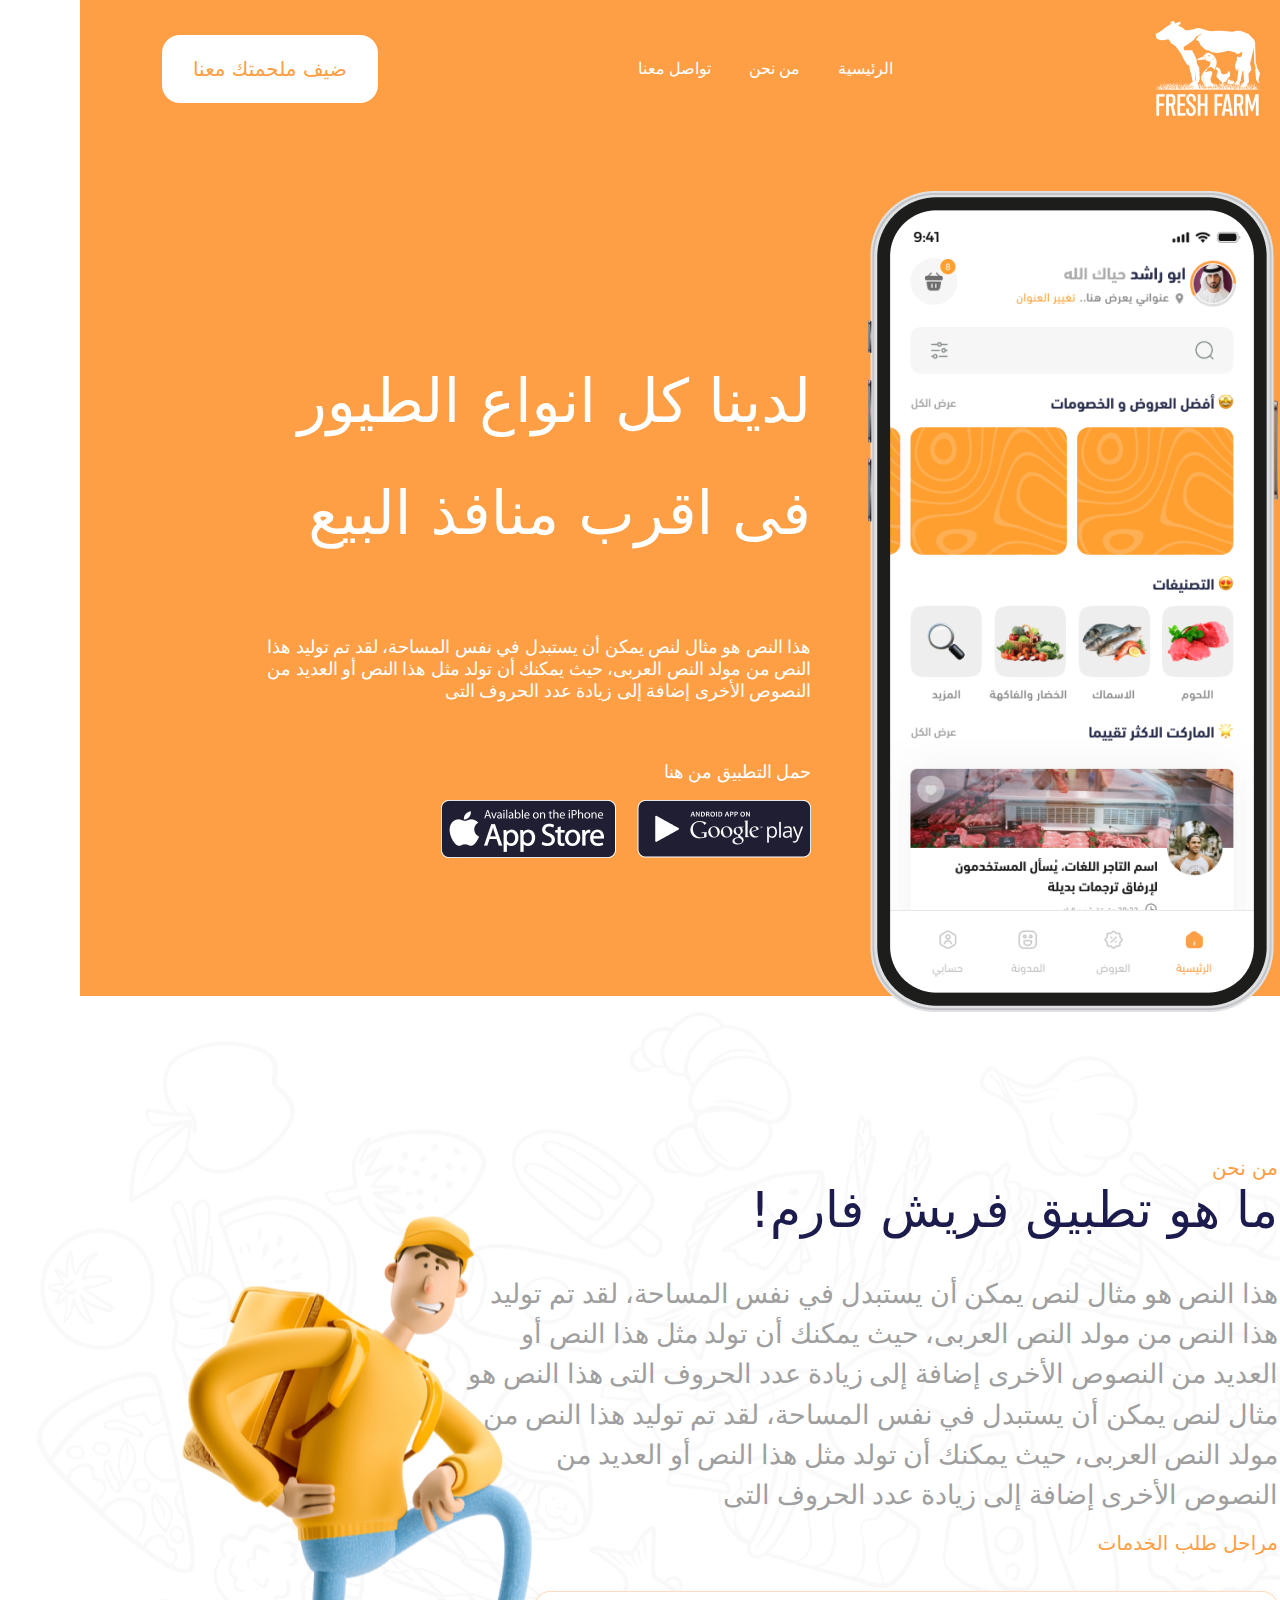
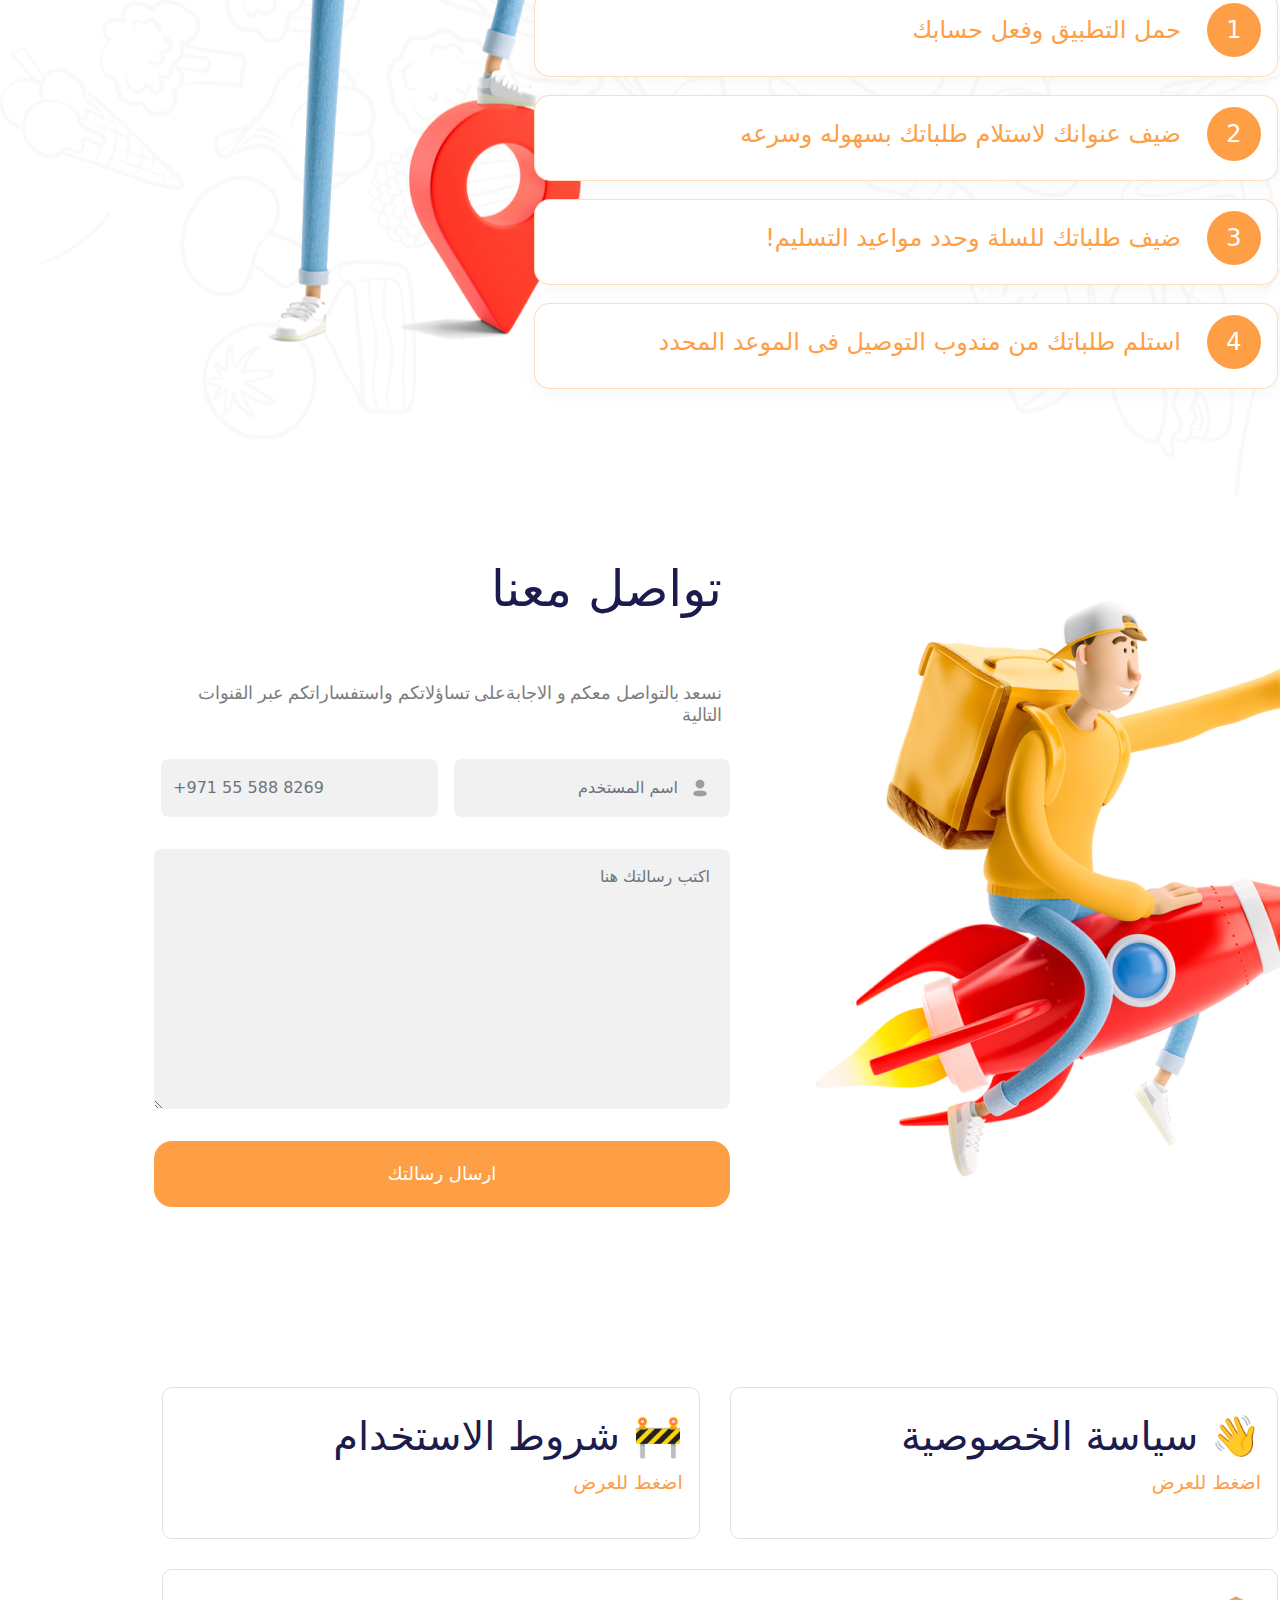
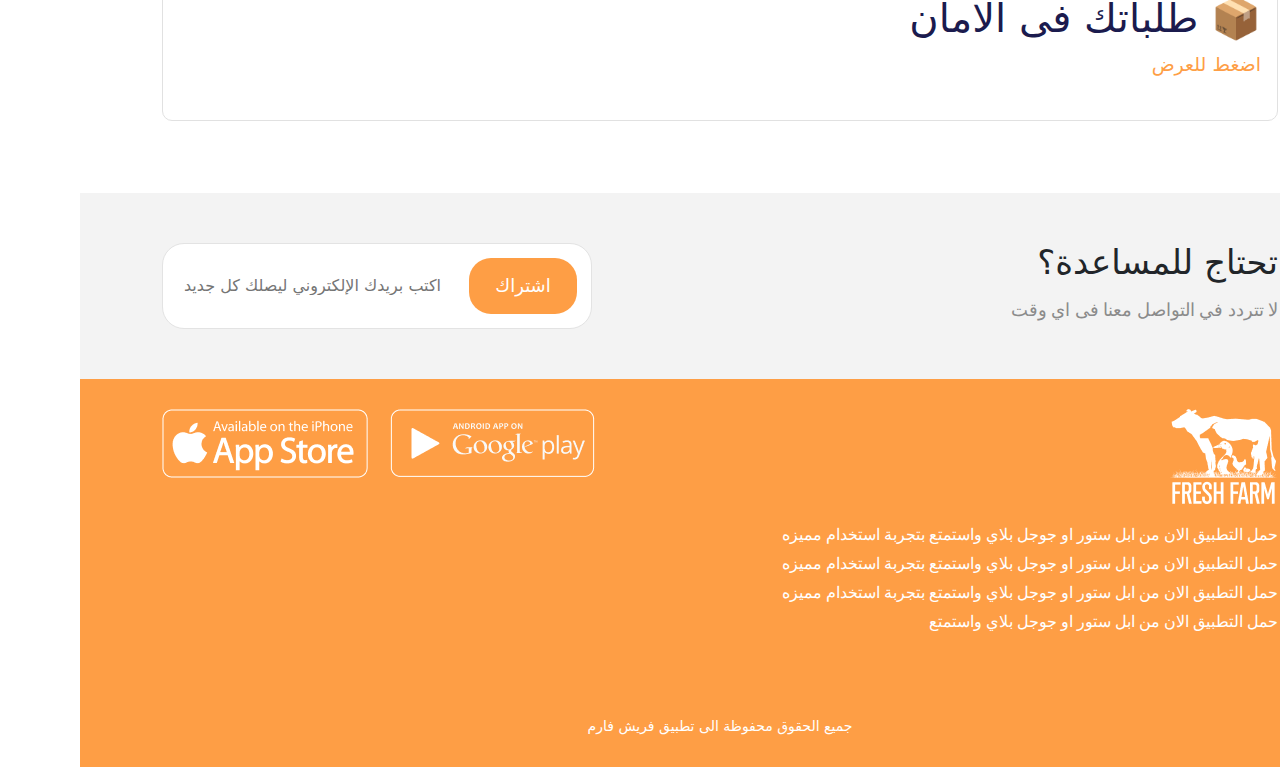
==== index.html @ 6ae11f35 "first commit" ====
<!DOCTYPE html>
<html lang="en" dir="rtl">
<head>
    <meta charset="UTF-8" />
    <meta http-equiv="X-UA-Compatible" content="IE=edge" />
    <meta name="viewport" content="width=device-width, initial-scale=1.0" />
    <meta
      name="description"
      content="Freshfarm, your fresh food delivered to your home."
    />
    <meta
      name="keywords"
      content="freshfarm,farm,fresh,food,butcher,ducks,meat"
    />
   

  <link rel="shortcut icon" href="./images/Frame.png" type="image/x-icon">
   
    <title>Fresh Farm</title>

    <link rel="stylesheet" href="css/bootstrap.css" />
    <link
    rel="stylesheet"
    href="https://cdnjs.cloudflare.com/ajax/libs/intl-tel-input/17.0.8/css/intlTelInput.css"
  />
  <script src="https://cdnjs.cloudflare.com/ajax/libs/intl-tel-input/17.0.8/js/intlTelInput.min.js"></script>
    <link
      rel="stylesheet"
      href="https://cdn.jsdelivr.net/npm/bootstrap@5.0.2/dist/css/bootstrap.rtl.min.css"
      integrity="sha384-gXt9imSW0VcJVHezoNQsP+TNrjYXoGcrqBZJpry9zJt8PCQjobwmhMGaDHTASo9N"
      crossorigin="anonymous"
    />
    <link
      rel="stylesheet"
      href="https://cdn.jsdelivr.net/npm/bootstrap-icons@1.9.1/font/bootstrap-icons.css"
      integrity="sha384-xeJqLiuOvjUBq3iGOjvSQSIlwrpqjSHXpduPd6rQpuiM3f5/ijby8pCsnbu5S81n"
      crossorigin="anonymous"
    />
    <link rel="stylesheet" href="./css/style.css" />
</head>
<body>
  <nav class="navbar navbar-expand-lg bg-body-tertiary">
    <div class="container">
      <a class="navbar-brand" href="#">
        <img src="./images/Frame.png" alt="logo">
      </a>
      <button
      class="navbar-toggler collapsed"
      type="button"
      data-bs-toggle="collapse"
      data-bs-target="#navbarSupportedContent"
      aria-controls="navbarSupportedContent"
      aria-expanded="false"
      aria-label="Toggle navigation"
    >
      <span class="toggler-icon top-bar"></span>
      <span class="toggler-icon middle-bar"></span>
      <span class="toggler-icon bottom-bar"></span>
    </button>
    
      <div class="collapse navbar-collapse" id="navbarSupportedContent">
        <ul class="navbar-nav me-auto mb-2 mb-lg-0">
          <li class="nav-item">
            <a class="nav-link active" aria-current="page" href="#">الرئيسية</a>
          </li>
          <li class="nav-item">
            <a class="nav-link" href="#we">من نحن</a>
          </li> 
          <li class="nav-item">
            <a class="nav-link" href="#contact">تواصل معنا</a>
          </li>  
    
         
        </ul>
       
        
          <button class="btn btn_nav" type="submit" data-bs-toggle="modal" data-bs-target="#staticBackdrop">ضيف ملحمتك معنا</button>
        
      </div>
    </div>
  </nav>
   <header >
    <div class="content container">
      <img src="./images/phone_app.png" class="phone_head" alt="phone_app">
      <div class="head_info">
        <h1>لدينا كل انواع الطيور فى اقرب منافذ البيع</h1>
        <p>هذا النص هو مثال لنص يمكن أن يستبدل في نفس المساحة، لقد تم توليد هذا النص من مولد النص العربى، حيث يمكنك أن تولد مثل هذا النص أو العديد من النصوص الأخرى إضافة إلى زيادة عدد الحروف التى </p>
      <div class="head_app">
        <p>حمل التطبيق من هنا</p>
        <div class="img_app">
          <a href=""><img src="./images/google_play.png" alt="google_play"></a>
       
          <a href="">   <img src="./images/app_store.png" alt="app_store"></a>
        </div>
      </div>
      </div>
    </div>

   </header>

<section class="about container" id="we">
  <img src="./images/backimg.png" class="backimg" alt="backimg">
 <img src="./images/man_fresh1.png" class="man_fresh1" alt="man_fresh1">
    <h2>من نحن</h2>
    <h3>  ما هو تطبيق فريش فارم! </h3>
    <p>هذا النص هو مثال لنص يمكن أن يستبدل في نفس المساحة، لقد تم توليد هذا النص من مولد النص العربى، حيث يمكنك أن تولد مثل هذا النص أو العديد من النصوص الأخرى إضافة إلى زيادة عدد الحروف التى هذا النص هو مثال لنص يمكن أن يستبدل في نفس المساحة، لقد تم توليد هذا النص من مولد النص العربى، حيث يمكنك أن تولد مثل هذا النص أو العديد من النصوص الأخرى إضافة إلى زيادة عدد الحروف التى </p>
    <h2>مراحل طلب الخدمات</h2>
    <div class="steps">
     
  <a href="#" class="step">
  <h4 class="num">1</h4>
  <h5>حمل التطبيق وفعل حسابك</h5>
  </a>
  <a href="#" class="step">
    <h4 class="num">2</h4>
    <h5> ضيف عنوانك لاستلام طلباتك بسهوله وسرعه</h5>
    </a>
    <a href="#" class="step">
      <h4 class="num">3</h4>
      <h5>ضيف طلباتك للسلة وحدد مواعيد التسليم!</h5>
      </a>
      <a href="#" class="step">
        <h4 class="num">4</h4>
        <h5>استلم طلباتك من مندوب التوصيل فى الموعد المحدد</h5>
        </a>
    </div>
  
  
</section>
<section class="contact container" id="contact">
  <img src="./images/man_fresh2.png" class="man_fresh2" alt="man_fresh2">
  <div class="content">
    <h2>تواصل معنا</h2>
    <p>نسعد بالتواصل معكم و الاجابةعلى تساؤلاتكم واستفساراتكم عبر القنوات التالية</p>
  <form action="" class="row g-3">
    <div class="col-md-6 profile">
      <img src="./images/Profile.png" alt="">
      <input type="text" placeholder="اسم المستخدم" class=" form-control user_name ">

    </div>
    <div class="col-md-6">
    
      <input id="phone" type="tel" name="phone" placeholder="+971 55 588 8269" class=" form-control user_name " />
    </div>
  
  <textarea  class="col-md-12 form-control"name="" id="" cols="30" rows="10" placeholder="اكتب رسالتك هنا"></textarea>
  <button class="col-md-12">ارسال رسالتك</button>
  </form>
  </div>
 
</section>
<section class="view container">
  <div class="part">
    <div class="title">
      <img src="" alt="">
      <h2>👋 سياسة الخصوصية </h2>
    </div>
    <a href="privacy.html">اضغط للعرض</a>
  </div>
  <div class="part">
    <div class="title">
      <img src="" alt="">
      <h2> 🚧 شروط الاستخدام</h2>
    </div>
    <a href="use.html">اضغط للعرض</a>
  </div>
 
  <div class="part">
    <div class="title">
      <img src="" alt="">
      <h2>📦 طلباتك فى الامان</h2>
    </div>
    <a href="safety.html">اضغط للعرض</a>
  </div>
</section>
<section class="help">
  <div class="contant container">
    <div class="tilte">
      <h2>تحتاج للمساعدة؟</h2>
      <p>لا تتردد في التواصل معنا فى اي وقت</p>
    </div>
    <div class="input_help">
      <button>اشتراك</button>
      <input type="email" placeholder="اكتب بريدك الإلكتروني ليصلك كل جديد">
      
    </div>
    
    
  

  </div>

</section>



<footer>
  <div class="container">
<div class="part1">
  <a href="#"><img src="./images/Frame.png" alt="logo"></a>
  <p>حمل التطبيق الان من ابل ستور او جوجل بلاي واستمتع بتجربة استخدام مميزه حمل التطبيق الان من ابل ستور او جوجل بلاي واستمتع بتجربة استخدام مميزه حمل التطبيق الان من ابل ستور او جوجل بلاي واستمتع بتجربة استخدام مميزه حمل التطبيق الان من ابل ستور او جوجل بلاي واستمتع </p>
</div>
<div class="part2">
  <a href=""><img src="./images/google_play2.png" alt="google_play2"></a>
 
  <a href=""> <img src="./images/app_store2.png" alt="app_store2"></a>
</div>

  </div>
  <div class="copy">
    <h3>جميع الحقوق محفوظة الى تطبيق فريش فارم</h3>
  </div>
</footer>

<!-- Modal -->
<div class="modal fade" id="staticBackdrop" data-bs-backdrop="static" data-bs-keyboard="false" tabindex="-1" aria-labelledby="staticBackdropLabel" aria-hidden="true">
  <div class="modal-dialog modal-dialog-centered modal-dialog-scrollable">
    <div class="modal-content">
      <div class="modal-header">
      
        <button type="button"  class="close" data-bs-dismiss="modal" aria-label="Close"> <img src="./images/Close Square.png" alt=""></button>
      </div>
      <div class="modal-body">
        <div class="content">
          <h2> ضيف ملحمتك معنا</h2>
          <p>شارك معانا النجاح فى اضافة منتجاتك وتقديم طلباتك من خلال تطبيقنا </p>
        <form action="" class="row g-3">
          <div class="col-md-6 profile">
            <img src="./images/Profile.png" alt="">
            <input type="text" placeholder="اسم الملحمة " class=" form-control user_name ">
      
          </div>
          <div class="col-md-6">
          
            <input id="phone"  type="tel" name="phone" placeholder="رقم هاتفك" class=" form-control user_name pp " />
          </div>
        
        <textarea  class="col-md-12 form-control"name="" id="" cols="30" rows="10" placeholder="تفاصيل الملحمة و بيانات التواصل "></textarea>
        <button class="col-md-12 send">تسجيل</button>
        </form>
        </div>
      </div>
    
    </div>
  </div>
</div>


<script>
     const phoneInputField = document.querySelector("#phone");
     const phoneInputField2 = document.querySelector(".pp");
    
      
  
      function getIp(callback) {
 fetch('https://ipinfo.io/41.47.128.120?token=6f23784d8e0441', { headers: { 'Accept': 'application/json' }})
   .then((resp) => resp.json())
   .catch(() => {
     return {
       country: 'eg',
     };
   })
   .then((resp) => callback(resp.country));
  }
  const phoneInput2 = window.intlTelInput(phoneInputField2, {
 initialCountry: "auto",
 geoIpLookup: getIp,
 utilsScript:
   "https://cdnjs.cloudflare.com/ajax/libs/intl-tel-input/17.0.8/js/utils.js",
});
  const phoneInput = window.intlTelInput(phoneInputField, {
 initialCountry: "auto",
 geoIpLookup: getIp,
 utilsScript:
   "https://cdnjs.cloudflare.com/ajax/libs/intl-tel-input/17.0.8/js/utils.js",
});
</script>
    <script src="js/popper.min.js"></script>
    <script src="js/jquery-3.6.1.min.js"></script>
    <script src="js/bootstrap.js"></script>
</body>
</html>
---- css/style.css ----
* {
    padding: 0;
    margin: 0;
    box-sizing: border-box;
}

@font-face {
    font-family: TS Safaa;
    src: url(/webfonts/TSSafaa-Regular.otf);
}

@font-face {
    font-family: TS Safaa2;
    src: url(/webfonts/TSSafaa-Light.otf);
}

@font-face {
    font-family: TS Safaa3;
    src: url(/webfonts/TSSafaa-Medium.otf);
}

body {
   
    position: relative;
    overflow-x: clip;
}

html[dir="rtl"] p {
    font-family: Ts Safaa2;
}

html::-webkit-scrollbar {
    width: 8px;
}

html::-webkit-scrollbar-thumb {
    background-color: #282828;
    border-radius: 30px;
}

html::-webkit-scrollbar-track {
    background-color: #f5d77d;
}

p {
    margin: 0;
}

ul {
    list-style: none;
    margin: 0;
}

a {
    text-decoration: none;
    color: black;
}

a:hover {
    text-decoration: none;
    color: black;
}

.bg-light {
    background-color: transparent;
}

i#nav_bar {
    transform: scale(1.5);
}

/*start navbar*/
/* Remove border from toggler */
.navbar {
  background-color: #FE9E45;
    padding-top: 1rem;
  }
  .navbar-toggler {
    border: 0 !important;
  }
  
  .navbar-toggler:focus,
  .navbar-toggler:active,
  .navbar-toggler-icon:focus {
    outline: none !important;
    box-shadow: none !important;
    border: 0 !important;
  }
  a.nav-link {
    display: flex;
    gap: 12px;
    background: transparent;
    border: none;
  }
  /* Lines of the Toggler */
  .toggler-icon{
    width: 30px;
    height: 3px;
    background-color: #ffffff;;
    display: block;
    transition: all 0.2s;
  }
  
  /* Adds Space between the lines */
  .middle-bar{
    margin: 5px auto;
  }
  
  /* State when navbar is opened (START) */
  .navbar-toggler .top-bar {
    transform: rotate(45deg);
    transform-origin: 10% 10%;
  }
  
  .navbar-toggler .middle-bar {
    opacity: 0;
    filter: alpha(opacity=0);
  }
  
  .navbar-toggler .bottom-bar {
    transform: rotate(-45deg);
    transform-origin: 10% 90%;
  }
  /* State when navbar is opened (END) */
  
  /* State when navbar is collapsed (START) */
  .navbar-toggler.collapsed .top-bar {
    transform: rotate(0);
  }
  
  .navbar-toggler.collapsed .middle-bar {
    opacity: 1;
    filter: alpha(opacity=100);
  }
  
  .navbar-toggler.collapsed .bottom-bar {
    transform: rotate(0);
  }
  /* State when navbar is collapsed (END) */
  
  /* Color of Toggler when collapsed */
  .navbar-toggler.collapsed .toggler-icon {
    background-color: #ffffff;
  }
  .navbar-collapse {
    flex-grow: 0.5; 
    justify-content: space-between;
  }
  
  .navbar-nav{
    margin: 0 !important;
    gap: 22px;
  }
 
  .navbar-brand{
    font-weight: 700;
  font-size: 16px;
  line-height: 21px;
  color: var(--main_color);
  }
  .navbar-nav .nav-link{
    font-weight: 500;
  font-size: 16px;
  line-height: 21px;
  /* identical to box height */
  
  font-family: 'DM Sans2';
  color: white;
  }
  .btn_nav {
    display: flex;
    justify-content: center;
    align-items: center;
    background: #FFFFFF;
    border-radius: 18px;
    font-size: 20px;
    line-height: 120%;
    text-align: right;
    color: #FE9E45;
    height: 68px;
 
    padding: 0px 30px;
    transition: 0.3s;
}
.btn_nav:hover{
    background-color: #FE9E45;
    color: white;
    border: 1px solid white;
    transform: scale(0.95);
}
  @media (min-width: 992px){
  .navbar-expand-lg {
      flex-wrap: nowrap;
      justify-content: space-between; 
  }
  
  }
  @media (max-width: 992px){
    .btn_nav{
        margin: 0px auto 40px;


    }
    .navbar-collapse {
        background-color: #fe9e45;
        border-radius: 10px;
        border: 2px solid white;
    }
    .navbar-nav {
      align-items: center;
      padding: 20px;
  }
    }
    @media (min-width: 1440px){
 
    }
  /*end navbar*/
  /*head*/
  header{
    position: relative;
  }
  header .content{
    padding-top: 62px;
color: white;
display: flex;
gap: 56px;
align-items: center;

  }
  header::before {
    position: absolute;
    content: "";
    width: 100%;
    height: calc(100% - 16px);
    top: 0;
    left: 0;
    background-color: #fe9e45;
    z-index: -2;
}
  header img{
max-width: 100%;
  }
  header .head_info{
display: flex;
flex-direction: column;
align-items: flex-start;
justify-content: flex-start;
gap: 60px;
  }
  header .head_info h1 {
    font-size: 60px;
    line-height: 112px;
    max-width: 594px;
}
  header .head_info p{
    font-size: 18px;
    line-height: 120%;
    max-width: 570px;
  }
  header .head_info .head_app{
    
  }
  header .head_info .head_app p{
   
  }
  header .head_info .head_app .img_app{
    display: flex;
    gap: 20px;
margin-top: 16px;
  }
  header .head_info .head_app .img_app img{
    max-width: 100%;
  }
  @media (max-width: 992px){
    header::before{
        height: 106%;
    }
.phone_head{
    display: none;
}
header .head_info .head_app .img_app img {
    max-width: 94%;
}
  }
  /*about*/
  .about{
    position: relative;
margin-top: 144px;
margin-bottom: 170px;
  }
  .man_fresh1{
    position: absolute;
    top: 50%;
  
    transform: translateY(-50%);
    z-index: -1;
  }
  html[dir=rtl] .man_fresh1{
    left: 0;
  }
  html[dir=ltr] .man_fresh1{
    right:  0;
    transform: translateY(-50%) rotateY(180deg);
  }
  .backimg {
    position: absolute;
    width: 1440px;
    height: calc(100% + 320px);
    z-index: -2;
    top: -144px;
    left: 50%;
    transform: translateX(-50%);
}
  .about  h2{
    font-size: 20px;
line-height: 120%;
margin-bottom: 0;
color: #FE9E45;
  } 
  .about  h3{
    font-size: 50px;
line-height: 120%;
color: #1B1B4E;
margin-bottom: 34px;
  }
  .about  p{
    font-size: 27px;
line-height: 149%;
color: #9F9F9F;
margin-bottom: 16px;
max-width: 820px;
  }
  .about  .steps{
     display: flex;
     flex-direction: column;
     gap: 18px;
     margin-top: 36px;
  }
  .about  .steps a{
     max-width: 744px;
     width: 100%;
     background: #FFFFFF;
     border: 1px solid rgba(254, 158, 69, 0.36);
     box-shadow: 0px 4px 11px 6px rgba(0, 0, 0, 0.02);
     border-radius: 16px;
    height: 86px;
display: flex;
gap: 26px;
align-items: center;
padding: 0px 16px;
  }
  .about .steps a h4 {
    min-width: 54px;
    height: 54px;
    border-radius: 50%;
    background-color: #FE9E45;
    display: flex;
    align-items: center;
    justify-content: center;
    color: white;
    font-size: 24px;
}
  .about  .steps a h5{
    font-size: 24px;
    line-height: 120%;
    color: #FE9E45;
    
  }
  .about img{
    
  }
  @media (max-width: 1200px){
    .man_fresh1 {
       
    
        opacity: 0.3;
    }
  }
  @media (max-width: 530px){
    .about .steps a h5 {
        font-size: 16px;
      
    }
    .about h2 {
        font-size: 18px;
       
    }
    .about p {
        font-size: 20px;
      
        margin-bottom: 10px;
       
    }
    .about .steps a h4 {
        min-width: 30px; 
    height: 30px;
    border-radius: 50%;
    font-size: 16px;
    }
    .about h3 {
        font-size: 36px;
       
        margin-bottom: 26px;
    }
    
    header .head_info h1 {
        font-size: 44px;
        line-height: 89px;
      
    }
    header .head_info {
       
        gap: 26px;
    }
  }
 
  /*contact*/
  
.contact{
margin-bottom: 180px;
position: relative;

}
.man_fresh2 {
    position: absolute;
    top: 50%;
    transform: translateY(-50%);
    right: -120px;
    z-index: -1;
    animation: 3s linear 1s infinite alternate slidein;
}
 @keyframes slidein {
    0% {
       right: -70px;

    }
    100% {
        right: -122px;

    }
}  
.contact .content {
    max-width: 560px;
    margin-right: auto;
}
.contact .content h2,.modal  .content h2{
    font-size: 50px;
line-height: 120%;
color: #1B1B4E;
margin-bottom: 64px;
}
.contact .content p , .modal .content p {
    font-size: 18px;
line-height: 120%;
color: #7D7D7D;
margin-bottom: 32px;
}
.contact .content form  , .modal  .content form{
    gap: 16px;
}
.contact .content form input  , .modal  .content form input{
    background: #F1F1F1;
    border-radius: 8px;
    border: navajowhite;
    height: 58px;
}

.contact .content form textarea , .modal   .content form textarea{
    height: 260px;
    background: #F1F1F1;
    border-radius: 8px;
    border: none;
    padding: 16px 20px;
    outline: none;
}
.contact .content form button , .send{
    display: flex;
    align-items: center;
    justify-content: center;
    width: 100%;
    background: #FE9E45;
border-radius: 18px;
height: 66px;
color: white;
font-size: 18px;
line-height: 120%;
border: none;
}
@media (min-width: 768px){
    .col-md-6 {
      padding: 0;
        width: 48%;
    }
}
@media (max-width: 992px){
    .man_fresh2 {
    
        opacity: 0.4;
    }
}
/*help*/
.help{
    background: #F3F3F3;
    padding: 50px 0px;
    margin-top: 72px;
    
}
.help .contant{
    display: flex;
    justify-content: space-between;
    align-items: center;
    flex-wrap: wrap;
    gap: 30px;
}
.help h2{
    font-size: 34px;
    line-height: 22px;
    margin-bottom: 26px;
}
.help p{
    font-size: 18px;
    line-height: 22px;
    color: #8B8B8B;
}
.help .input_help{
    background: #FFFFFF;
    border: 1px solid #E3E3E3;
    border-radius: 22px;
    min-height: 84px;
    max-width: 430px;
    width: 100%;
    padding: 14px;
    display: flex;
    align-items: center;
    justify-content: center;
    gap: 28px;
}
.help .input_help input{
    width: 100%;
    direction: inherit;
    flex-grow: 1;
    border: none;
    outline: none;
}

.help .input_help button{
    min-Width:108px;

Height:56px;
display: flex;
    align-items: center;
    justify-content: center;
    color: white;
    font-size: 18px;
line-height: 22px;
border: none;
background: #FE9E45;
border-radius: 22px;
}
@media (max-width: 768px){
    .help .contant{
        display: flex;
        justify-content:center;
        align-items: center;
        flex-wrap: wrap;
        gap: 30px;
    }
    .help h2 {
        font-size: 28px;
       
        margin-bottom: 22px;
    }
}
/*footer*/
footer {
    background: #FE9E45;
    padding-top: 30px;
    padding-bottom: 30px;
}
footer .container{
    display: flex;
    align-items: flex-start;
    justify-content: space-between;
    gap: 30px;
    flex-wrap: wrap;
    margin-bottom: 80px;
}
footer .container .part1{

}
footer .container .part1 img{

}
footer .container .part1 p{
    font-size: 16px;
    line-height: 29px;
    color: #FFFFFF;
    max-width: 530px;
    margin-top: 16px;
}
footer .container .part2 {
    display: flex;
    gap: 22px;
}
footer .container .part2 img{
    max-width: 100%;
}
 .copy h3{
    font-size: 14px;
line-height: 21px;
color: #FFFFFF;
text-align: center;
margin: 0;
}
@media (max-width: 768px){
    footer .container .part2 img{
        max-width: 90%;
    } 
}
[type=email], [type=number], [type=tel], [type=url] {
    direction:ltr;
   
}
.iti__country-list {
   
    text-align: inherit;
   
    max-width: 100%;
    
    font-size: 14px;
}

[type=number]::placeholder{
    text-align: end;
}
.iti__flag-container{
    right: 0 !important;
}
.iti__arrow{
    width: 20px;
    height: 20px;
    border: none;
    background-image: url('../images/arrow.png');
    background-repeat: no-repeat;
    background-position: center;
}
.iti  input{
    padding: 0px  50px !important;
    text-align: end;
}
.iti {
   
    width: 100%;
}
.profile{
    position: relative;
}
.profile img {
    position: absolute;
   
    top: 50%;
    transform: translateY(-50%);
}
html[dir=rtl] .profile img  {
    right: 20px;
}
html[dir=ltr] .profile img  {
    left: 20px;
}
html[dir=rtl] .contact form input[type="text"] ,.modal .content input[type="text"]{
    padding-right: 52px;
}
html[dir=ltr] .contact form input[type="text"] ,.modal .content input[type="text"]{
    padding-left: 52px;
}
/*modal*/
.modal {
  padding: 0px   20px;
}
.modal.show .modal-dialog {
 max-width: 780px;
}
.modal .close{
    background-color: transparent;
    border: none;
    border-radius: 30px;
}
.modal .send {

}
.modal-header{
    border: none;
}

.modal .content {
  text-align: center;
}
.modal-body{
  padding: 0px 86px 80px;
}
@media (max-width: 660px){
  .modal-body {
    padding: 0px 19px 40px;
}
 .modal .content h2 {
  font-size: 36px;
  line-height: 46%;
  
  margin-bottom: 40px;
}
 .modal .content p {
  font-size: 16px;
 
}
.modal {
  padding: 0px 4px;
}
}
/*view*/
.view {
  display: flex;
  align-items: center;
  justify-content: space-between;
  flex-wrap: wrap;
  gap: 30px;
}
.view .part {
  flex-grow: 1;
  min-width: 366px;
  min-height: 152px;
  padding: 0px 16px;
  background: #FFFFFF;
  border: 1px solid #E1E1E1;
  border-radius: 10px;
  transition: 0.1s;
}
.view .part .title{
  
}
.view .part .title img{
  
}
.view .part .title h2{
  font-size: 40px;
line-height: 120%;
color: #1B1B4E;
}
.view .part a{
  font-size: 19px;
line-height: 149%;
color: #FE9E45;
}
.view .part:hover{
  outline: 3px solid #FE9E45;
}
.rulse_copy {
  padding:  18px 0px;
  background-color: #fe9e45;
}
/*rulse*/
.rulse{
  background: #FE9E45;
  padding-top: 40px;
  color: white;
  padding-bottom: 120px;
}
.rulse h2{
  font-size: 50px;
line-height: 120%;
margin-bottom: 30px;
}
.rulse p{
  font-size: 27px;
line-height: 149%;

}
.rulse_view {
  min-height: 330px;
  padding: 30px 18px;
}
.open_view{
  outline: 3px solid #FE9E45;
}
@media (max-width: 768px){
  .view .part .title h2 {
    font-size: 30px;
   
}
.view .part a {
  font-size: 18px;
 
}
  .rulse h2 {
    font-size: 32px;
   
    margin-bottom: 18px;
}
.rulse p {
  font-size: 20px;
  line-height: 149%;
}
}
@media (max-width: 450px){
  .view .part{
   
    min-height: 110px;
      min-width: 100%;
}
.view .part .title h2 {
  font-size: 20px;
}
}
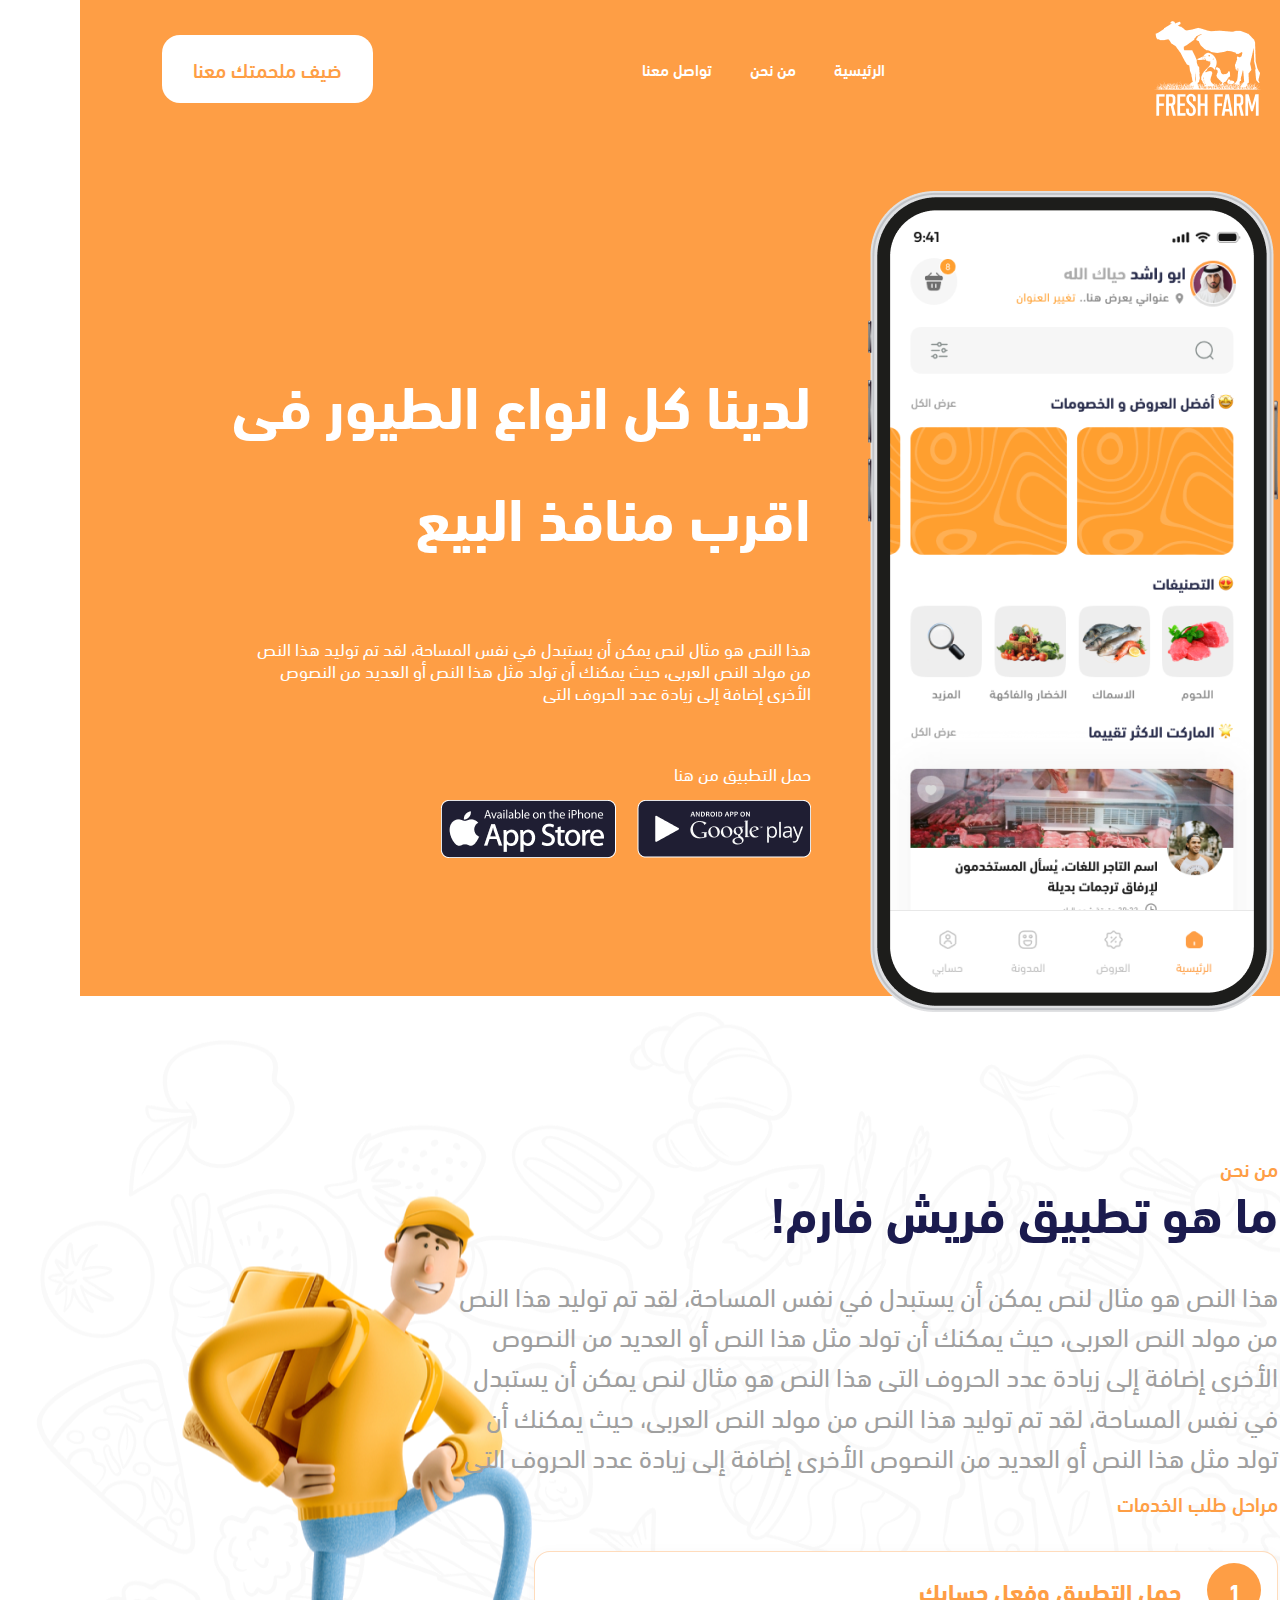
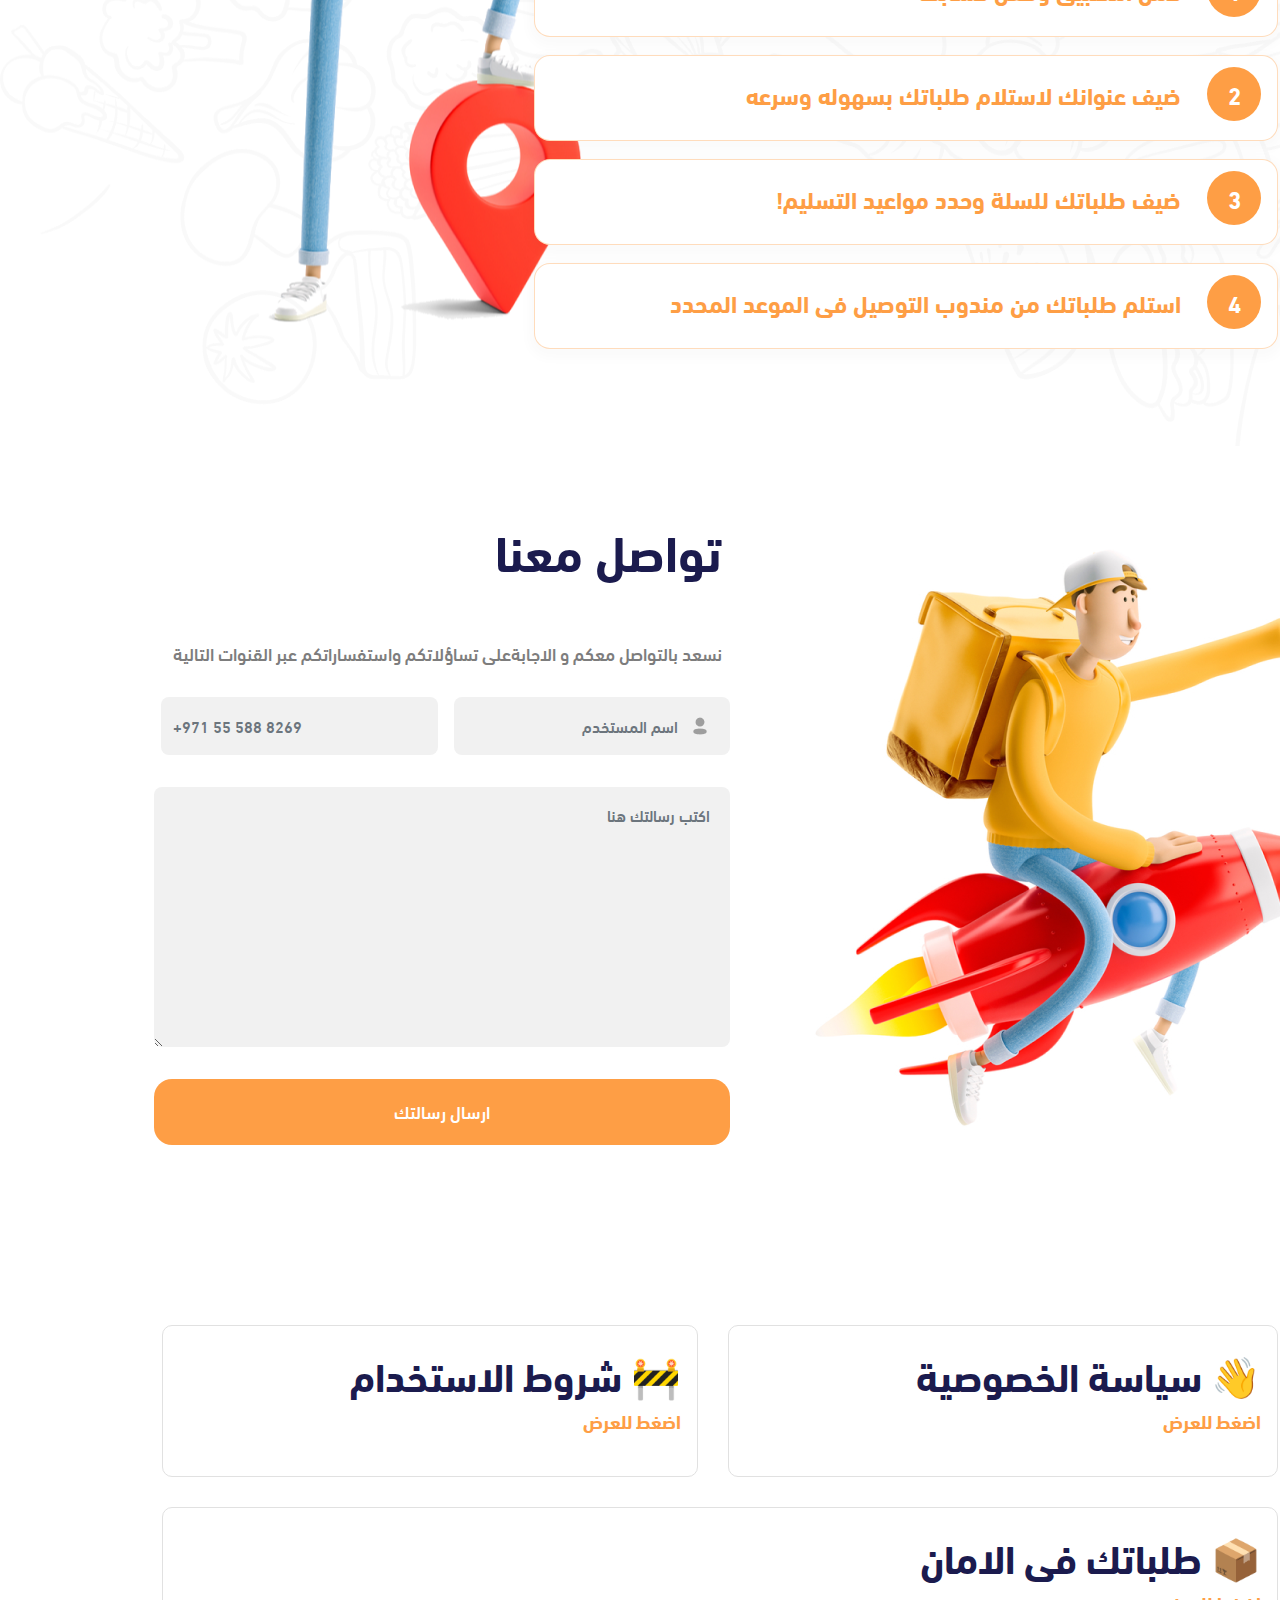
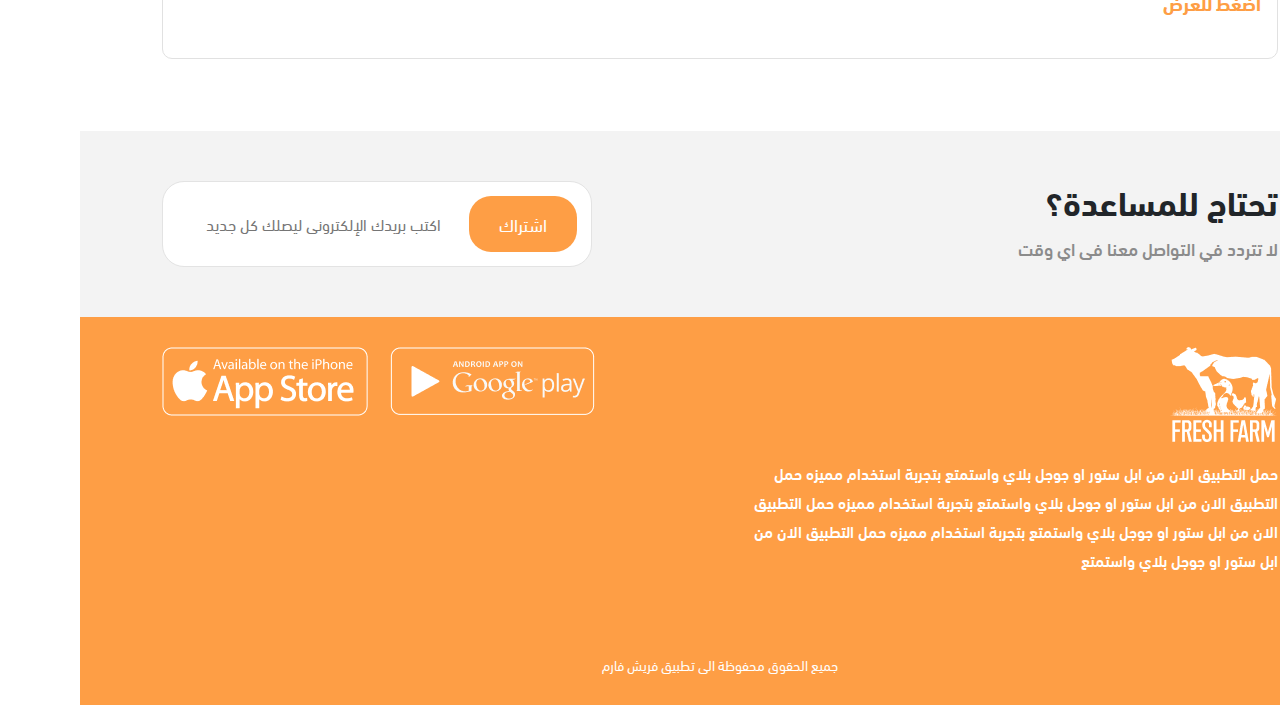
==== commit 84dbb5f0: "href" ====
--- a/index.html
+++ b/index.html
@@ -61,7 +61,7 @@
       <div class="collapse navbar-collapse" id="navbarSupportedContent">
         <ul class="navbar-nav me-auto mb-2 mb-lg-0">
           <li class="nav-item">
-            <a class="nav-link active" aria-current="page" href="#">الرئيسية</a>
+            <a class="nav-link active" aria-current="page" href="index.html">الرئيسية</a>
           </li>
           <li class="nav-item">
             <a class="nav-link" href="#we">من نحن</a>
--- a/css/style.css
+++ b/css/style.css
@@ -2,21 +2,25 @@
     padding: 0;
     margin: 0;
     box-sizing: border-box;
+    font-family:  DIN;
 }
 
 @font-face {
-    font-family: TS Safaa;
-    src: url(/webfonts/TSSafaa-Regular.otf);
+    font-family: DINb;
+    src: url('../fonts/DIN-Next-LT-Arabic-Bold.ttf');
 }
 
 @font-face {
-    font-family: TS Safaa2;
-    src: url(/webfonts/TSSafaa-Light.otf);
+  font-family: DIN;
+    src: url('../fonts/DINNextLTArabic-Medium-2.ttf');
 }
 
 @font-face {
-    font-family: TS Safaa3;
-    src: url(/webfonts/TSSafaa-Medium.otf);
+  font-family: DINr;
+  src: url('../fonts/DINNextLTArabic-Regular-2.ttf');
+}
+h1 ,h2,h3{
+  font-family: DINb;
 }
 
 body {
@@ -25,8 +29,8 @@
     overflow-x: clip;
 }
 
-html[dir="rtl"] p {
-    font-family: Ts Safaa2;
+ p {
+    font-family: DINr ;
 }
 
 html::-webkit-scrollbar {
@@ -164,7 +168,7 @@
   line-height: 21px;
   /* identical to box height */
   
-  font-family: 'DM Sans2';
+  font-family: DIN;
   color: white;
   }
   .btn_nav {
@@ -316,6 +320,7 @@
 line-height: 120%;
 margin-bottom: 0;
 color: #FE9E45;
+font-family: DIN;
   } 
   .about  h3{
     font-size: 50px;
@@ -359,12 +364,13 @@
     justify-content: center;
     color: white;
     font-size: 24px;
+    font-family: 'DINb';
 }
   .about  .steps a h5{
     font-size: 24px;
     line-height: 120%;
     color: #FE9E45;
-    
+    font-family: 'DINb';
   }
   .about img{
     
@@ -454,6 +460,7 @@
 line-height: 120%;
 color: #7D7D7D;
 margin-bottom: 32px;
+font-family: 'DIN';
 }
 .contact .content form  , .modal  .content form{
     gap: 16px;
@@ -521,6 +528,7 @@
     font-size: 18px;
     line-height: 22px;
     color: #8B8B8B;
+    font-family: 'DIN';
 }
 .help .input_help{
     background: #FFFFFF;
@@ -541,11 +549,13 @@
     flex-grow: 1;
     border: none;
     outline: none;
+    font-family: 'DINr';
+
 }
 
 .help .input_help button{
     min-Width:108px;
-
+    font-family: 'DINr';
 Height:56px;
 display: flex;
     align-items: center;
@@ -592,6 +602,7 @@
 
 }
 footer .container .part1 p{
+  font-family: 'DIN';
     font-size: 16px;
     line-height: 29px;
     color: #FFFFFF;
@@ -611,6 +622,7 @@
 color: #FFFFFF;
 text-align: center;
 margin: 0;
+font-family: 'DINr';
 }
 @media (max-width: 768px){
     footer .container .part2 img{
@@ -749,6 +761,7 @@
   font-size: 19px;
 line-height: 149%;
 color: #FE9E45;
+font-family: DINb;
 }
 .view .part:hover{
   outline: 3px solid #FE9E45;
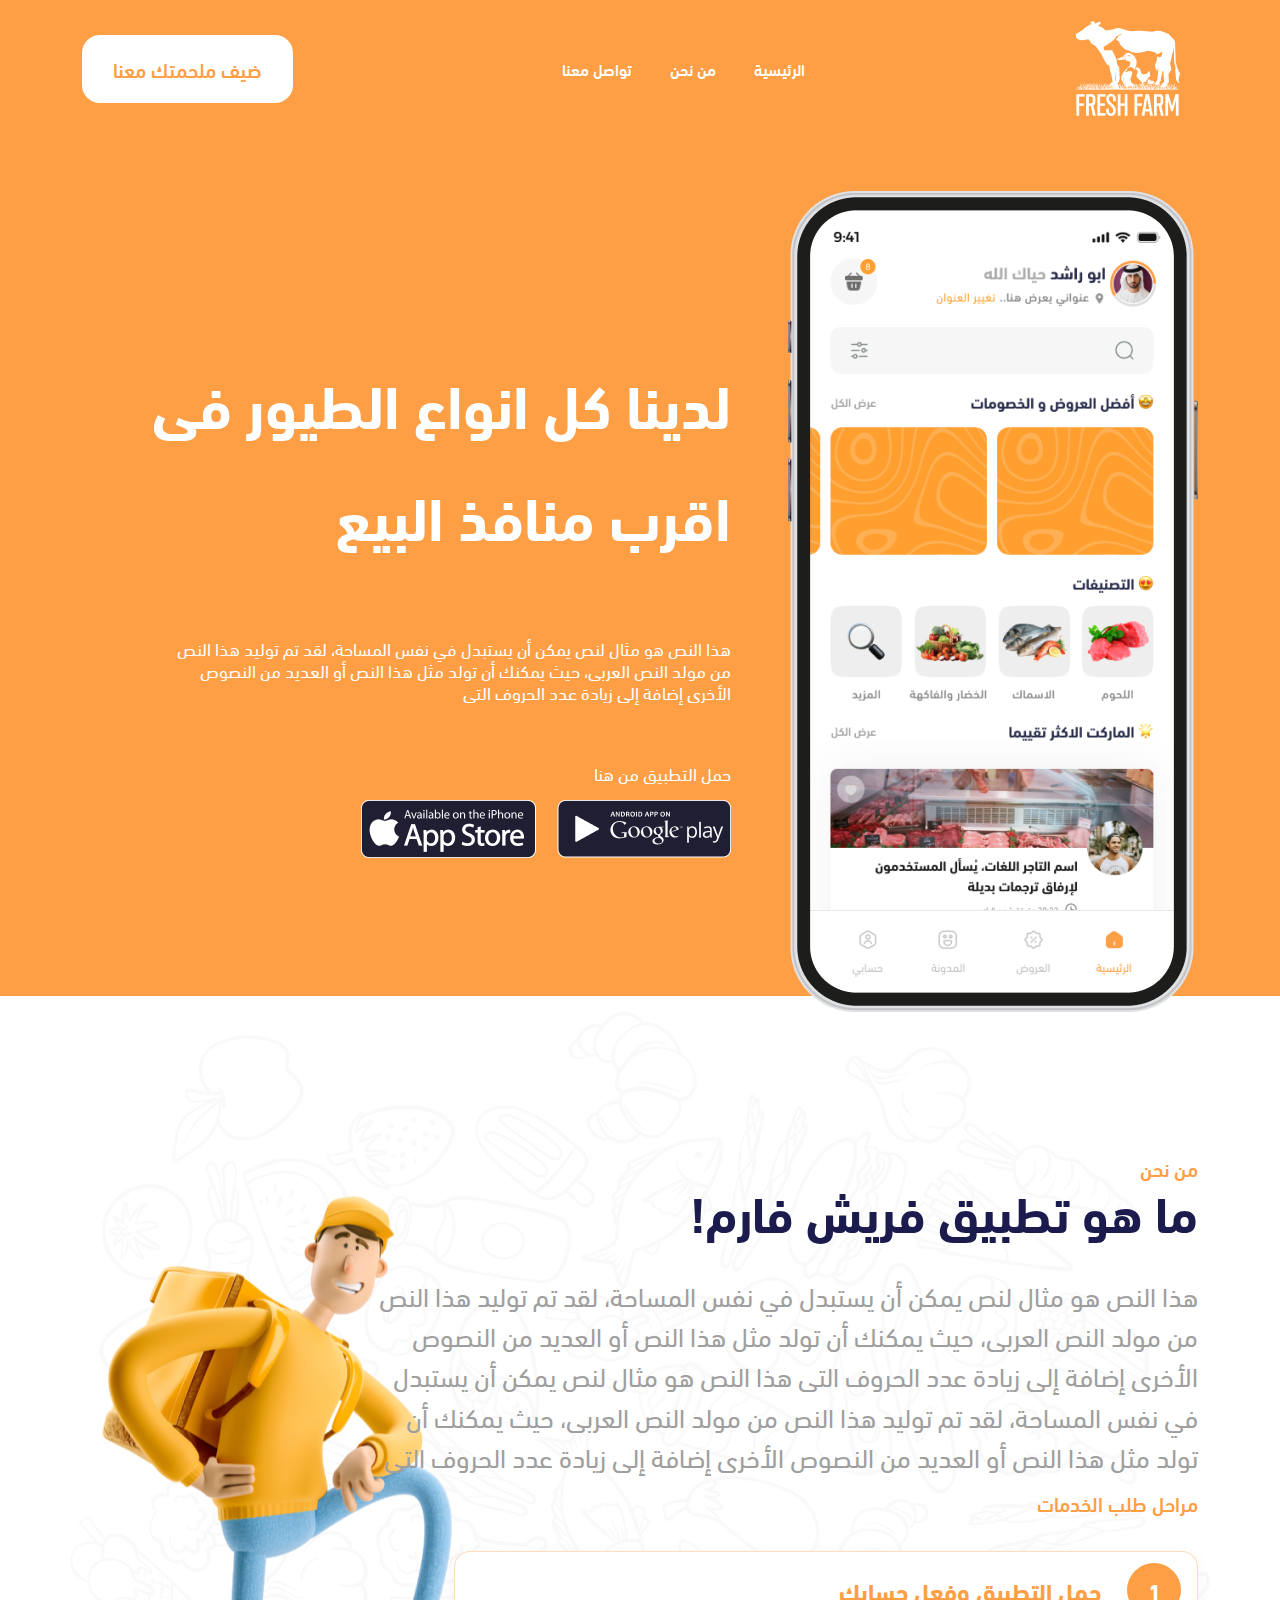
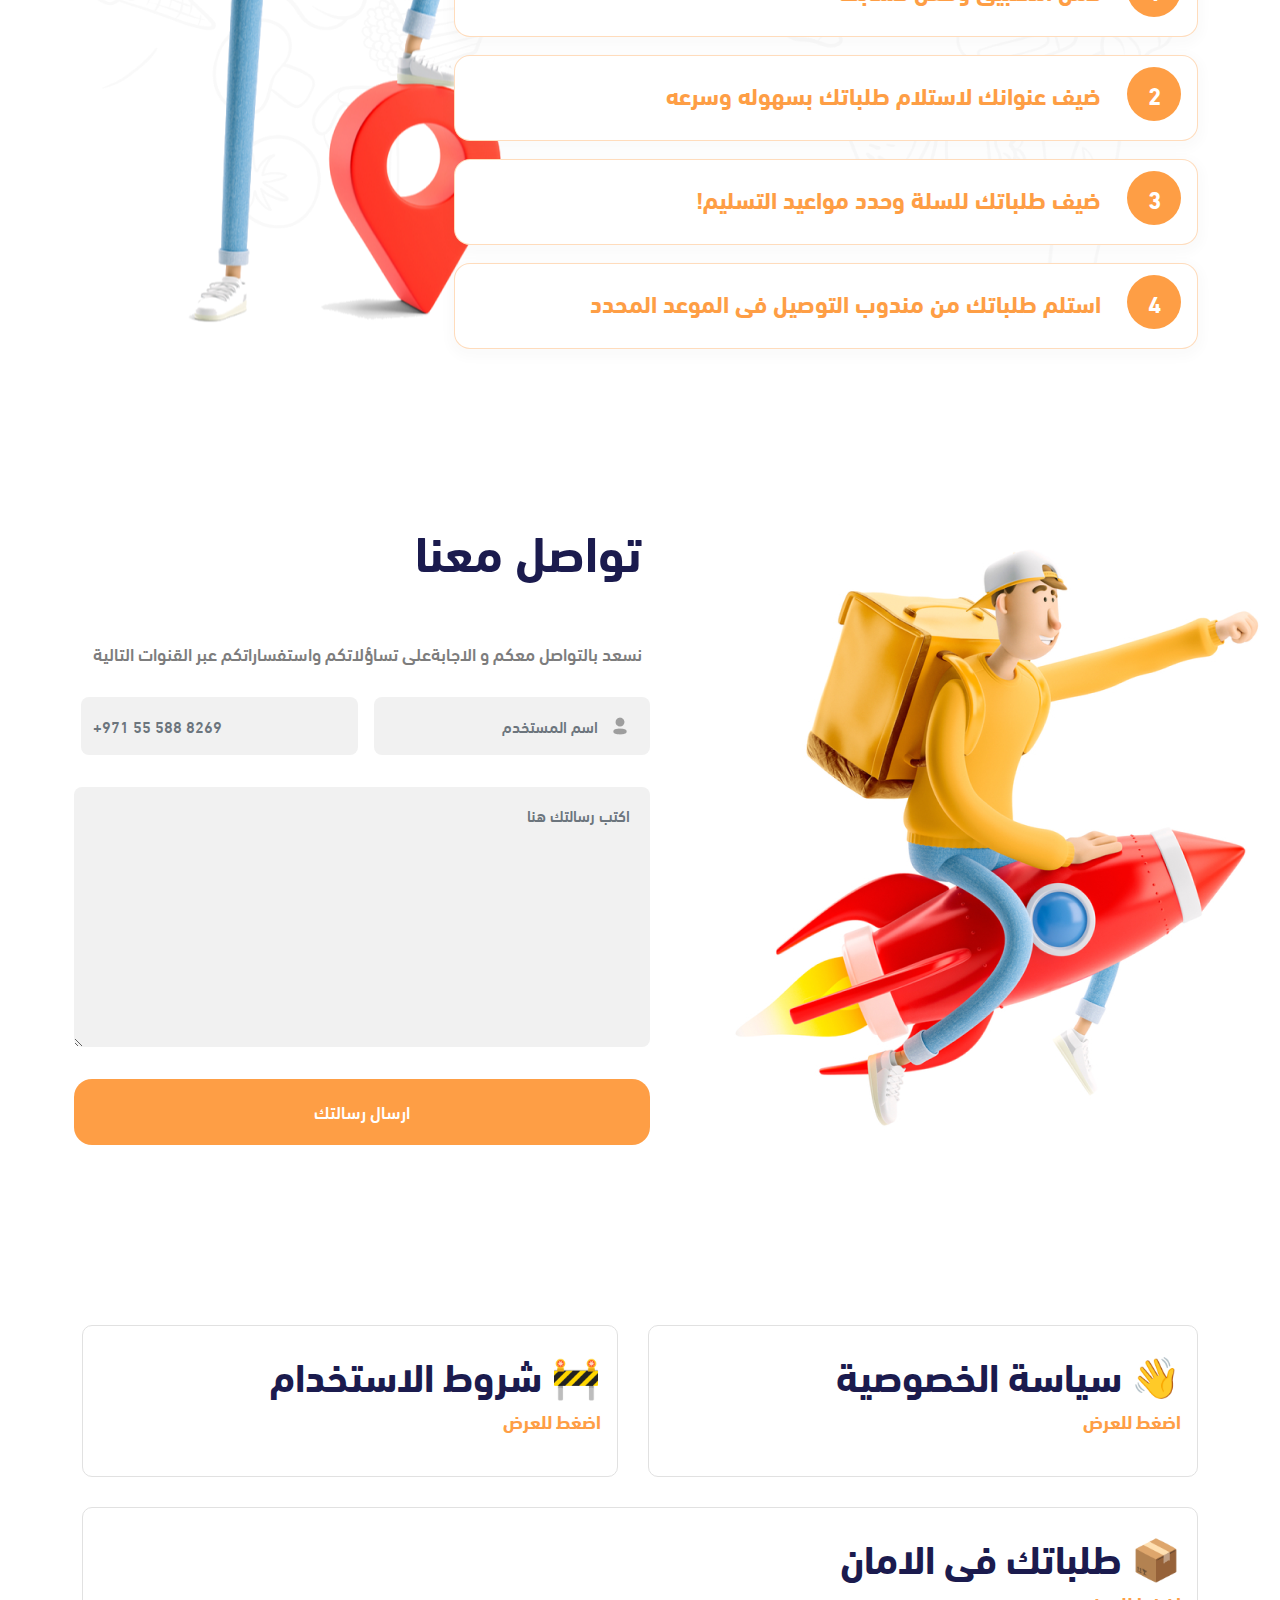
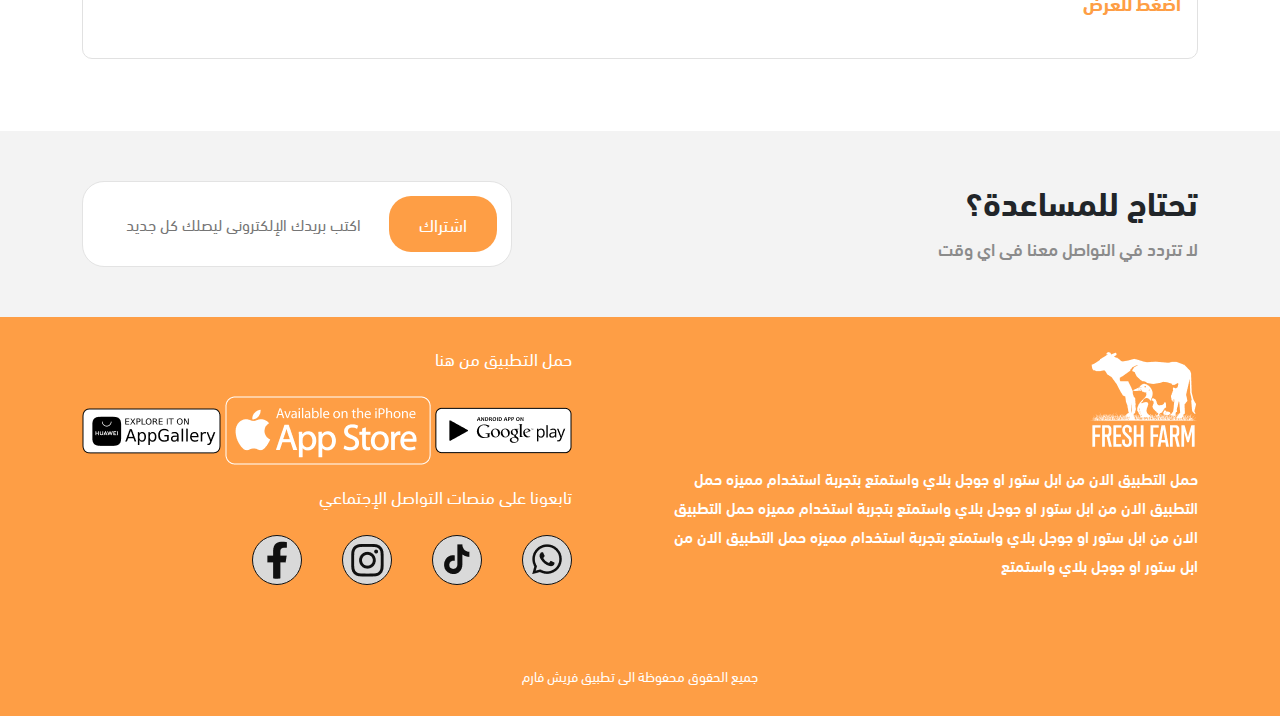
==== commit 69114a75: "edit ibrahem" ====
--- a/index.html
+++ b/index.html
@@ -201,9 +201,19 @@
   <p>حمل التطبيق الان من ابل ستور او جوجل بلاي واستمتع بتجربة استخدام مميزه حمل التطبيق الان من ابل ستور او جوجل بلاي واستمتع بتجربة استخدام مميزه حمل التطبيق الان من ابل ستور او جوجل بلاي واستمتع بتجربة استخدام مميزه حمل التطبيق الان من ابل ستور او جوجل بلاي واستمتع </p>
 </div>
 <div class="part2">
-  <a href=""><img src="./images/google_play2.png" alt="google_play2"></a>
+  <h2>حمل التطبيق من هنا</h2>
+  <div class="apps"><a href=""><img src="./images/google_play2.webp" alt="google_play2"></a>
  
-  <a href=""> <img src="./images/app_store2.png" alt="app_store2"></a>
+    <a href=""> <img src="./images/app_store2.png" alt="app_store2"></a>
+    <a href=""> <img src="./images/huawei.webp" alt="huawei"></a>
+  </div>
+  <h3>تابعونا على منصات التواصل الإجتماعي</h3>
+  <div class="links">
+    <a href=""><img src="./images/whatsapp.webp" alt="whatsapp"></a>
+    <a href=""><img src="./images/tiktok.webp" alt="tiktok"></a>
+    <a href=""><img src="./images/insta.webp" alt="insta"></a>
+    <a href=""><img src="./images/facebook.webp" alt="facebook"></a>
+  </div>
 </div>
 
   </div>
--- a/css/style.css
+++ b/css/style.css
@@ -308,8 +308,7 @@
   }
   .backimg {
     position: absolute;
-    width: 1440px;
-    height: calc(100% + 320px);
+    max-width: 100%;
     z-index: -2;
     top: -144px;
     left: 50%;
@@ -432,6 +431,7 @@
     top: 50%;
     transform: translateY(-50%);
     right: -120px;
+    max-width: 100%;
     z-index: -1;
     animation: 3s linear 1s infinite alternate slidein;
 }
@@ -589,7 +589,7 @@
 }
 footer .container{
     display: flex;
-    align-items: flex-start;
+    align-items:center;
     justify-content: space-between;
     gap: 30px;
     flex-wrap: wrap;
@@ -611,10 +611,39 @@
 }
 footer .container .part2 {
     display: flex;
-    gap: 22px;
+    gap: 20px;
+    flex-direction: column;
+    color: #FFFFFF;
+
+}
+footer .container .part2 h2,footer .container .part2 h3{
+  font-size: 18px;
+line-height: 120%;
+
+font-family: DINr;
 }
 footer .container .part2 img{
     max-width: 100%;
+}
+footer .container .part2 .links{
+display: flex;
+align-items: center;
+gap: 40px;
+flex-wrap: wrap;
+}
+footer .container .part2 .links a{
+  background: #D9D9D9;
+border: 1px solid #101010;
+width: 50px;
+height: 50px;
+border-radius: 50%;
+display: flex;
+align-items: center;
+justify-content: center;
+
+}
+footer .container .part2 .links a img{
+  
 }
  .copy h3{
     font-size: 14px;
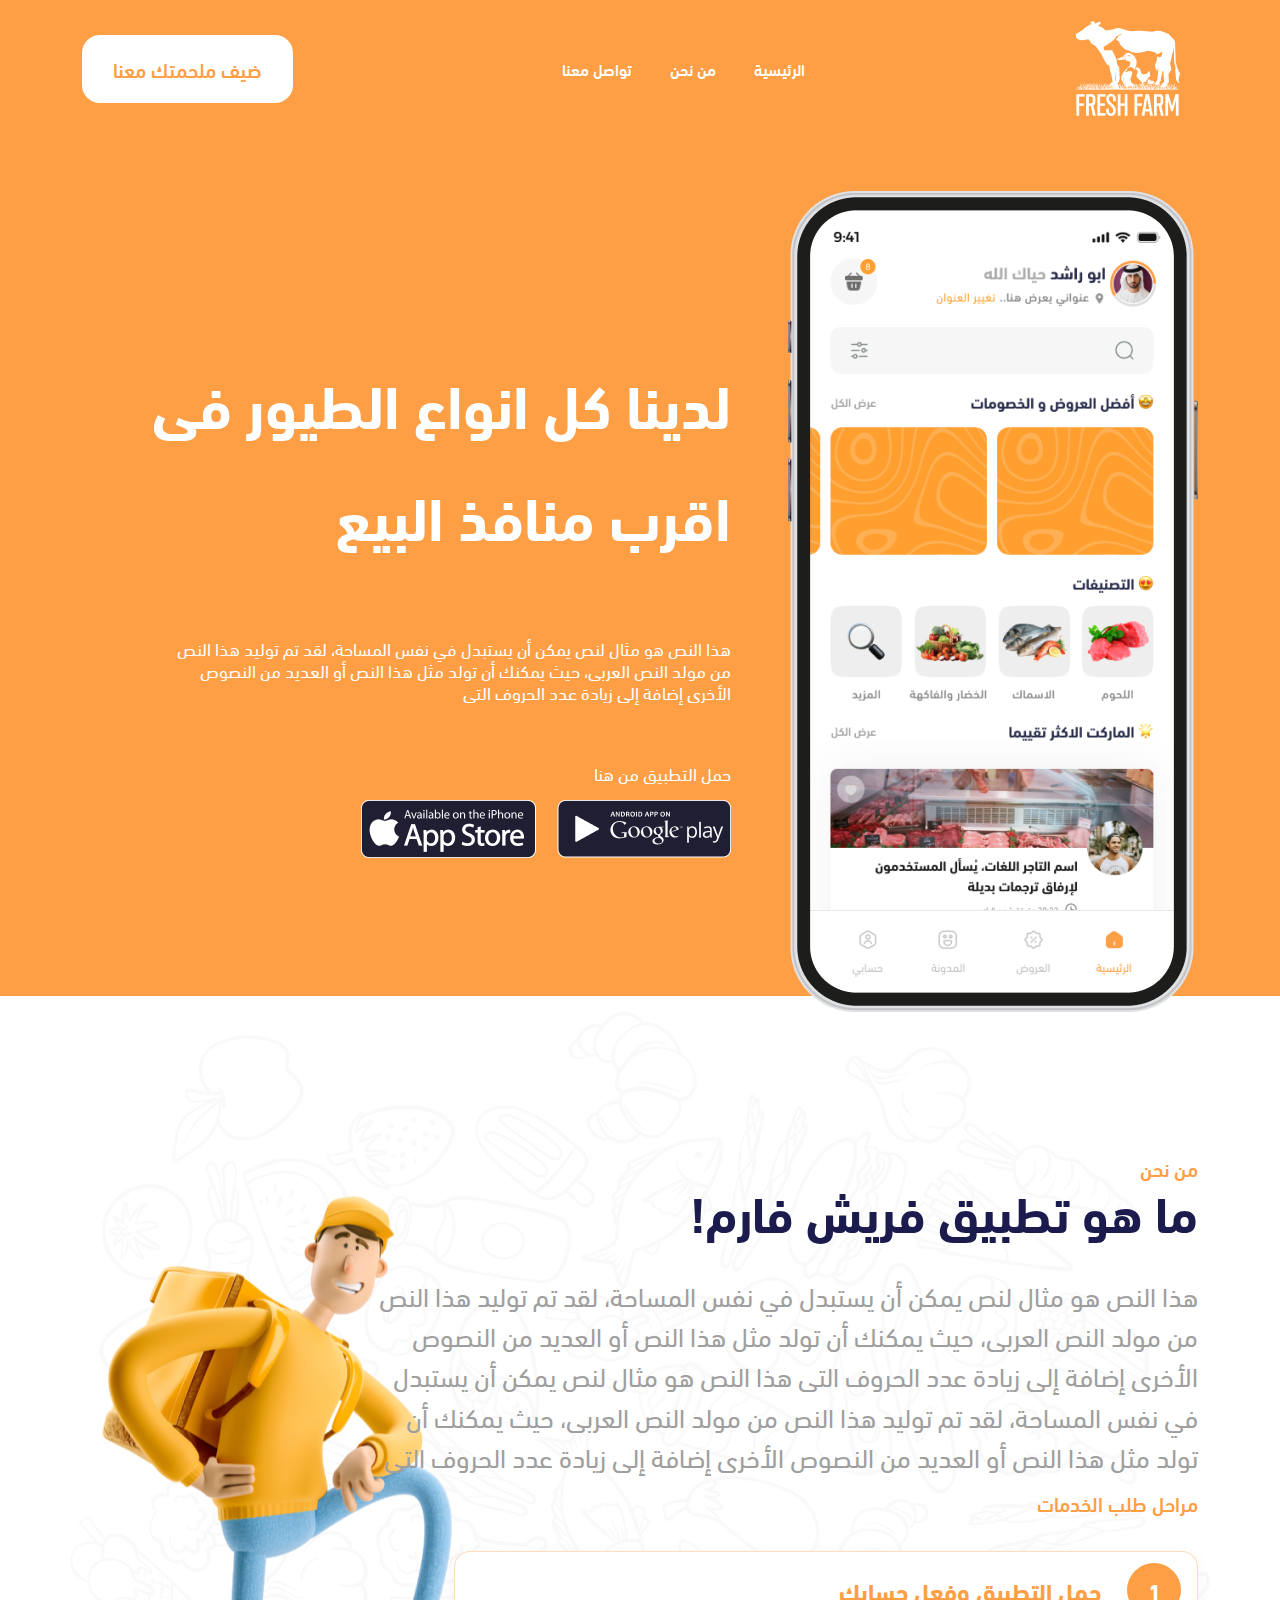
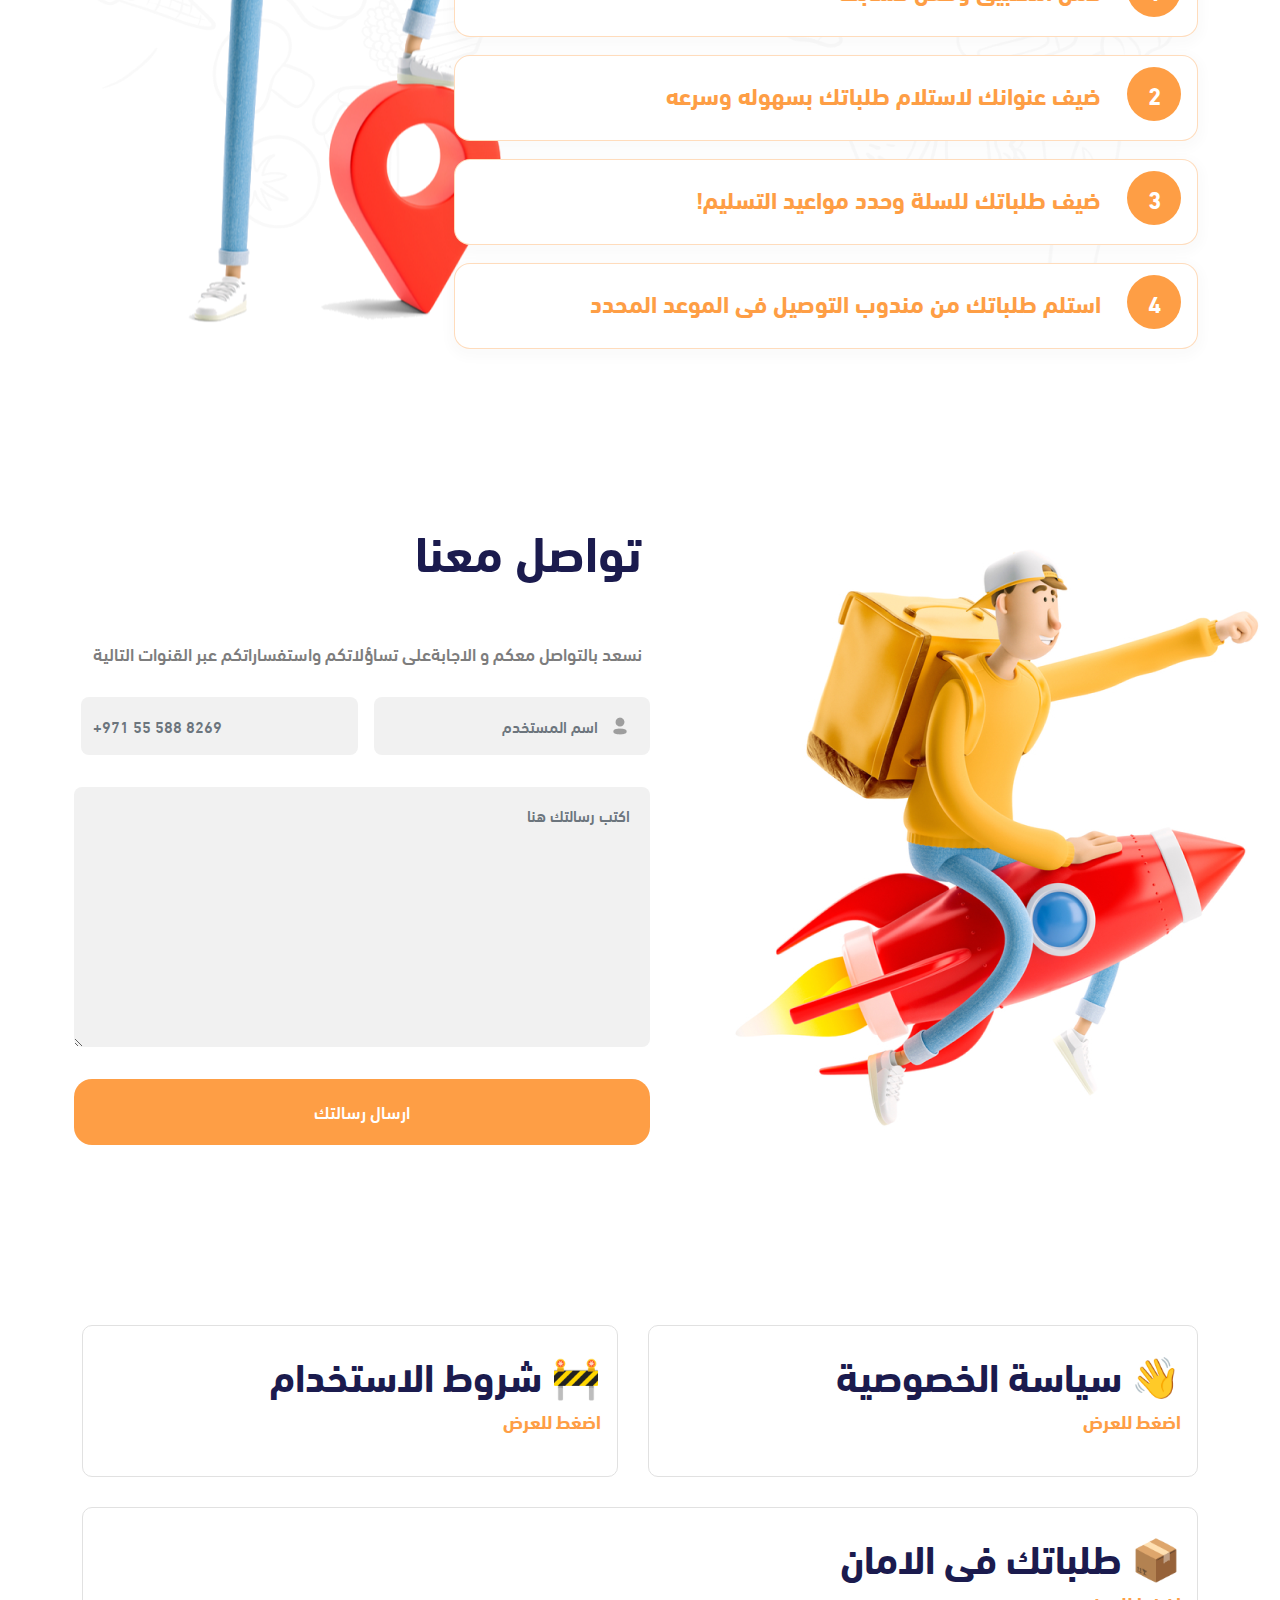
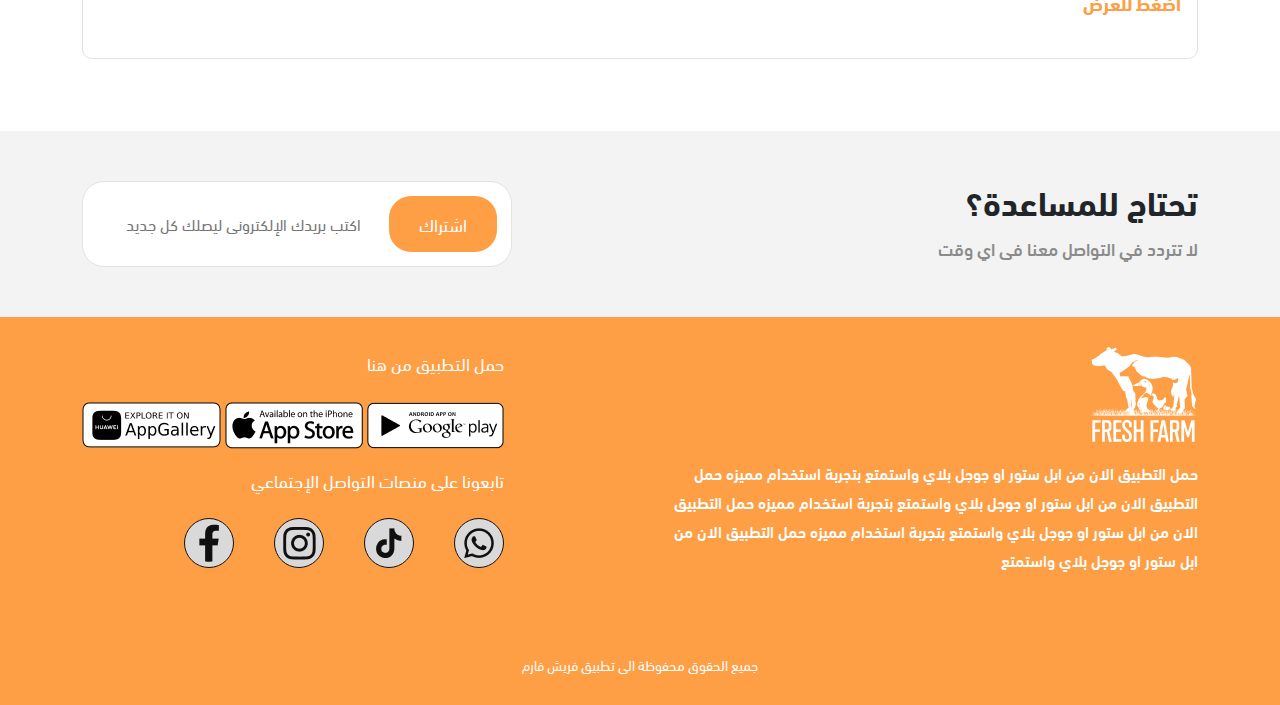
==== commit 13b0a082: "img" ====
--- a/index.html
+++ b/index.html
@@ -204,7 +204,7 @@
   <h2>حمل التطبيق من هنا</h2>
   <div class="apps"><a href=""><img src="./images/google_play2.webp" alt="google_play2"></a>
  
-    <a href=""> <img src="./images/app_store2.png" alt="app_store2"></a>
+    <a href=""> <img src="./images/app_store2.webp" alt="app_store2"></a>
     <a href=""> <img src="./images/huawei.webp" alt="huawei"></a>
   </div>
   <h3>تابعونا على منصات التواصل الإجتماعي</h3>
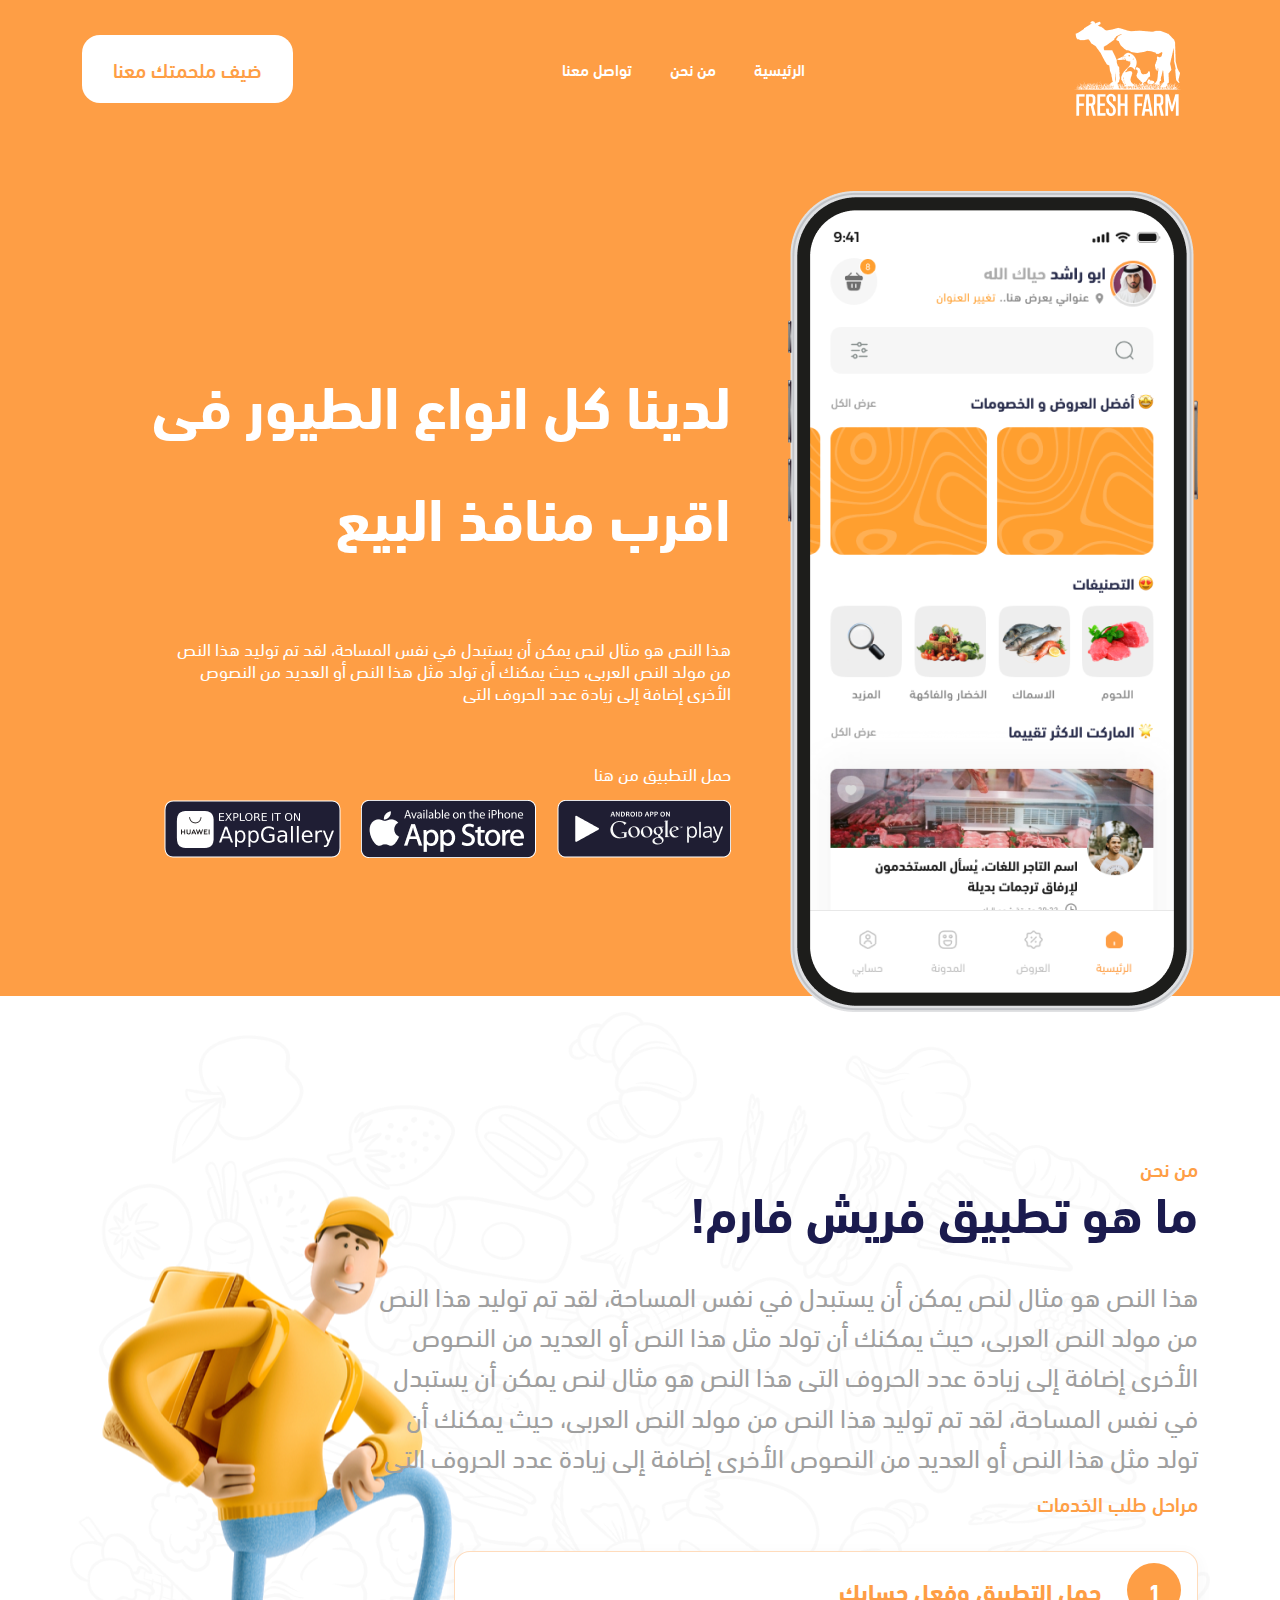
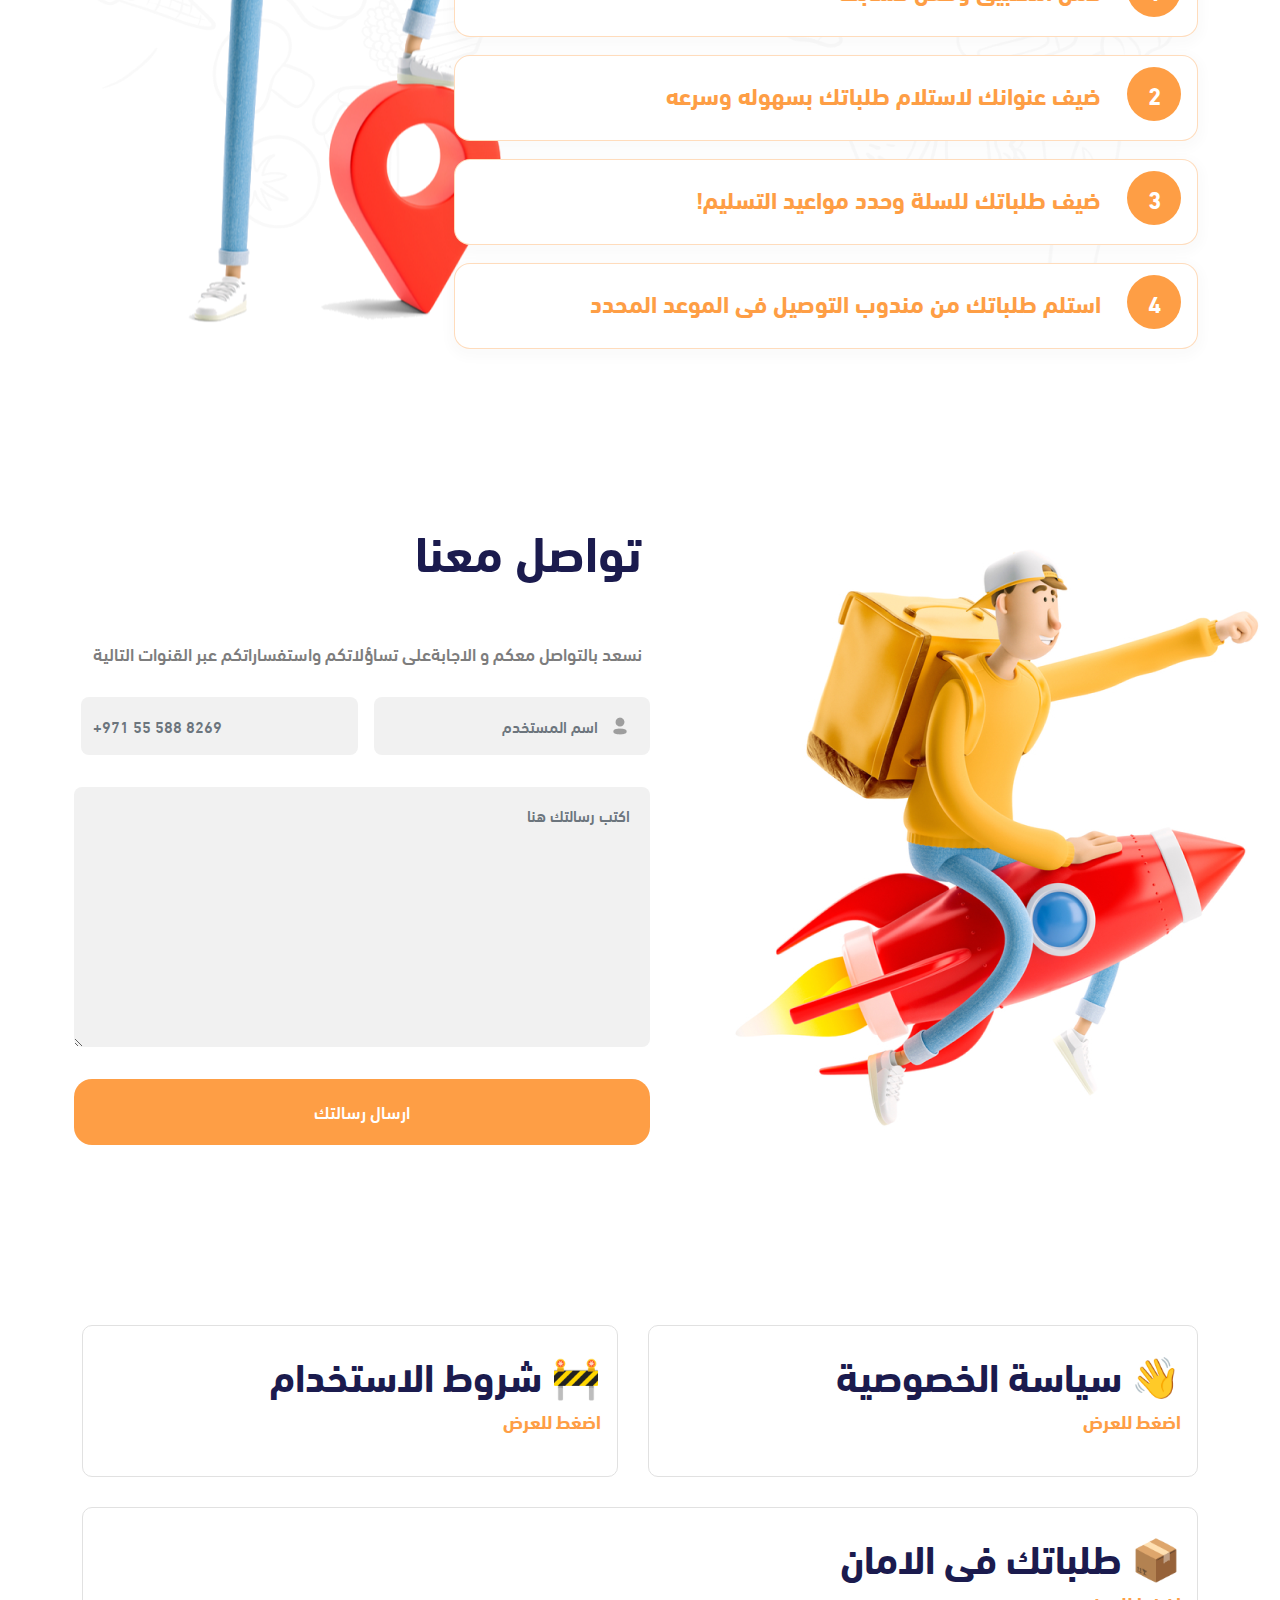
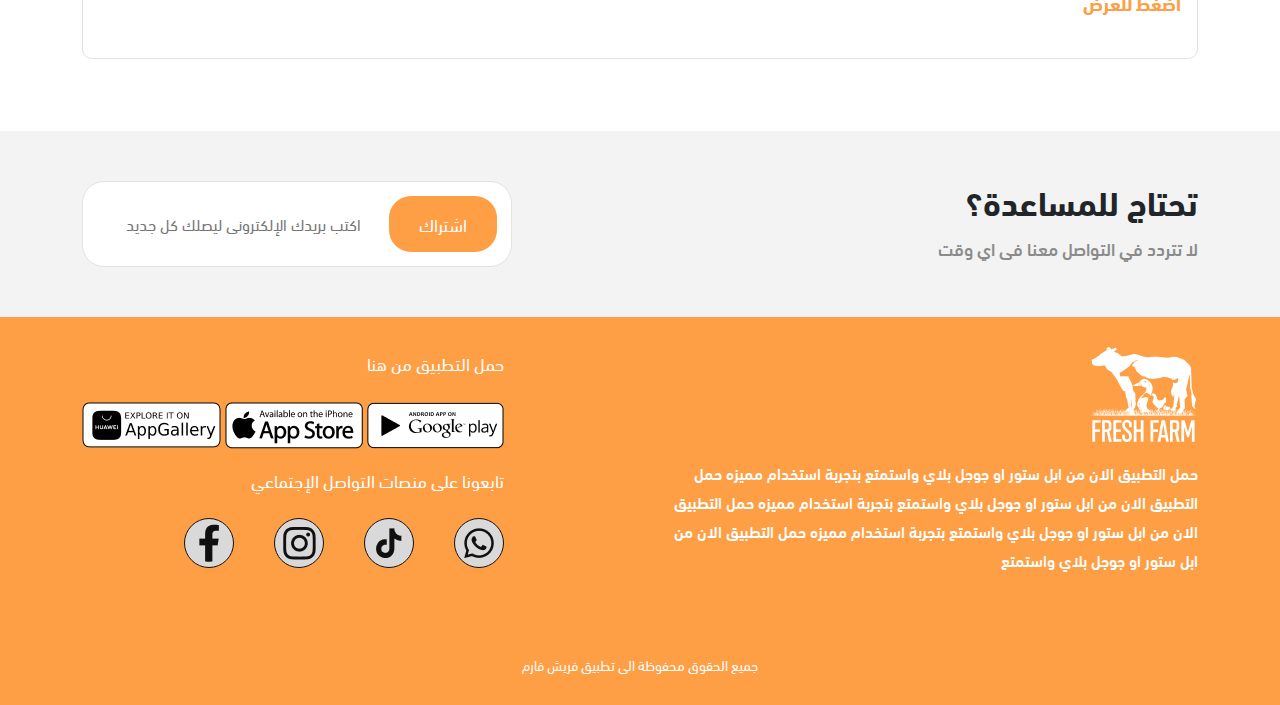
==== commit 712c8dbe: "app img" ====
--- a/index.html
+++ b/index.html
@@ -91,6 +91,7 @@
           <a href=""><img src="./images/google_play.png" alt="google_play"></a>
        
           <a href="">   <img src="./images/app_store.png" alt="app_store"></a>
+          <a href="">   <img src="./images/huawei2.webp" alt="app_huawei"></a>
         </div>
       </div>
       </div>
